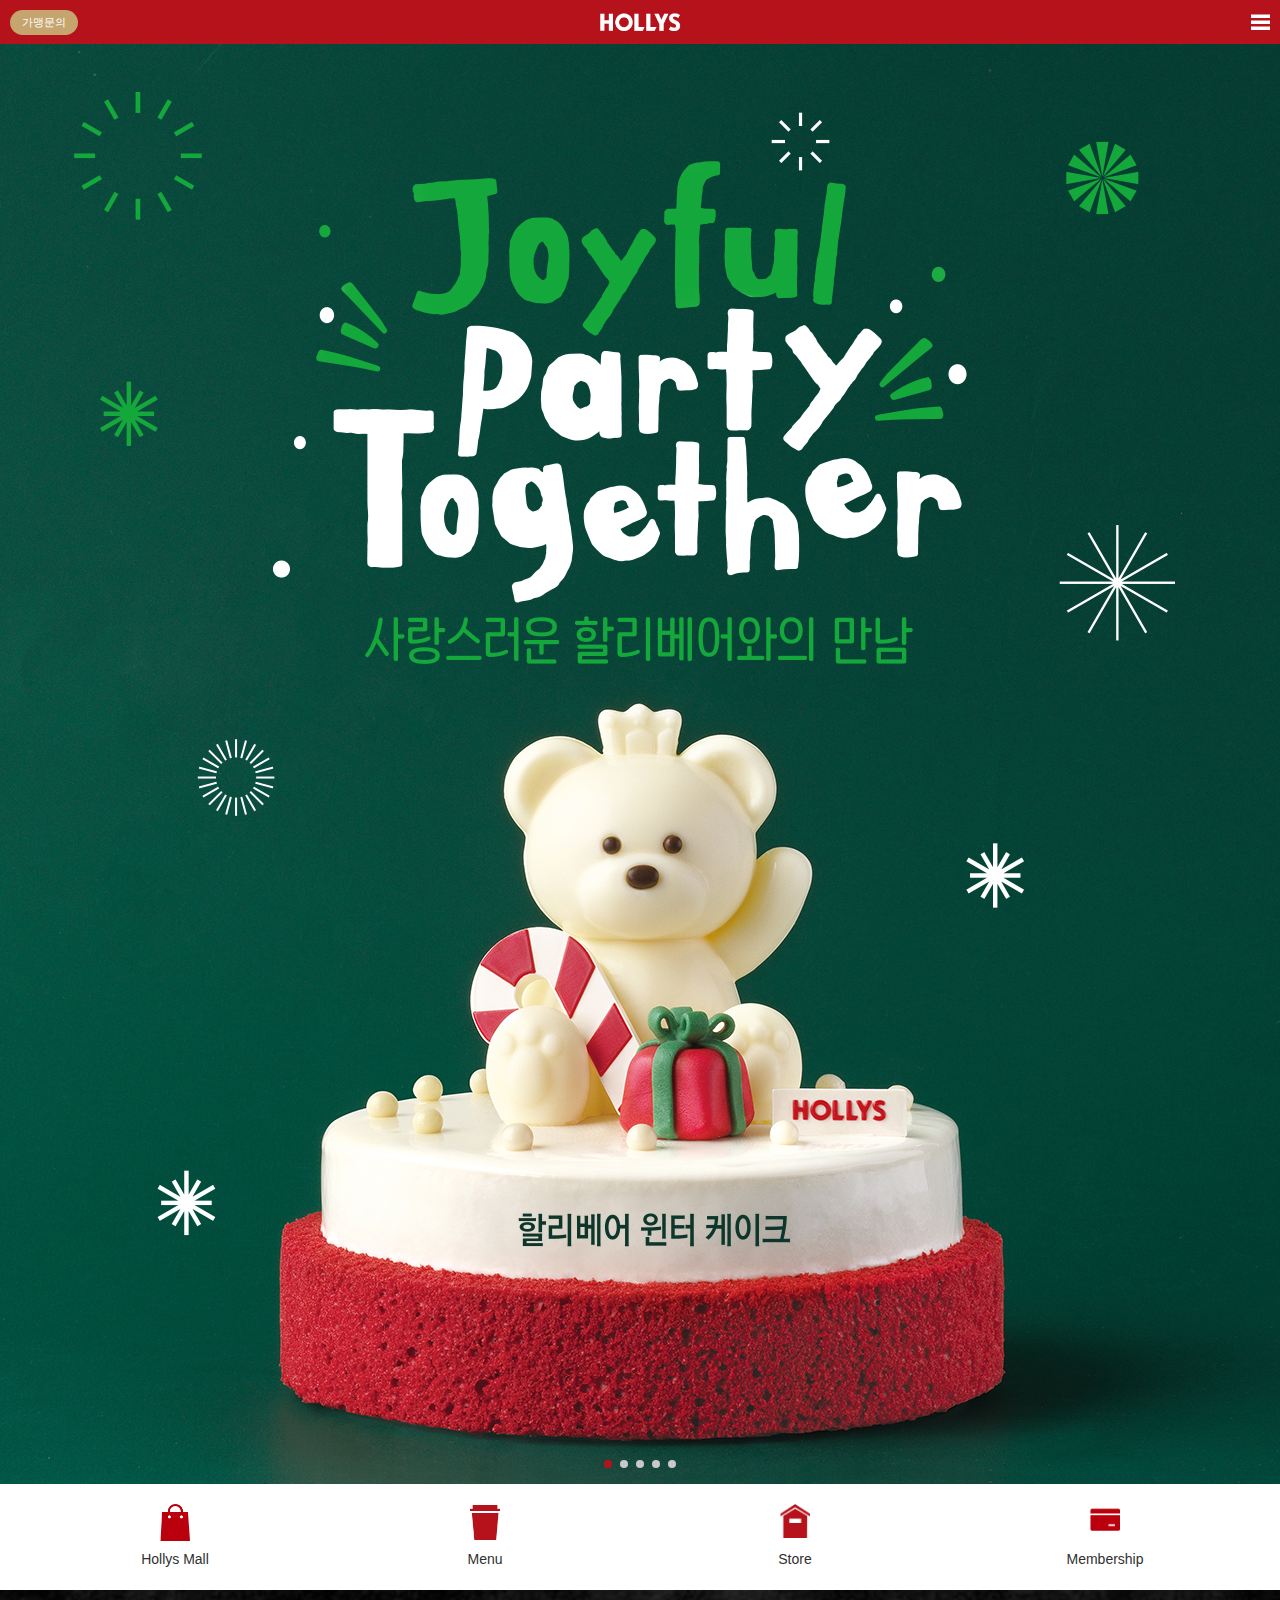
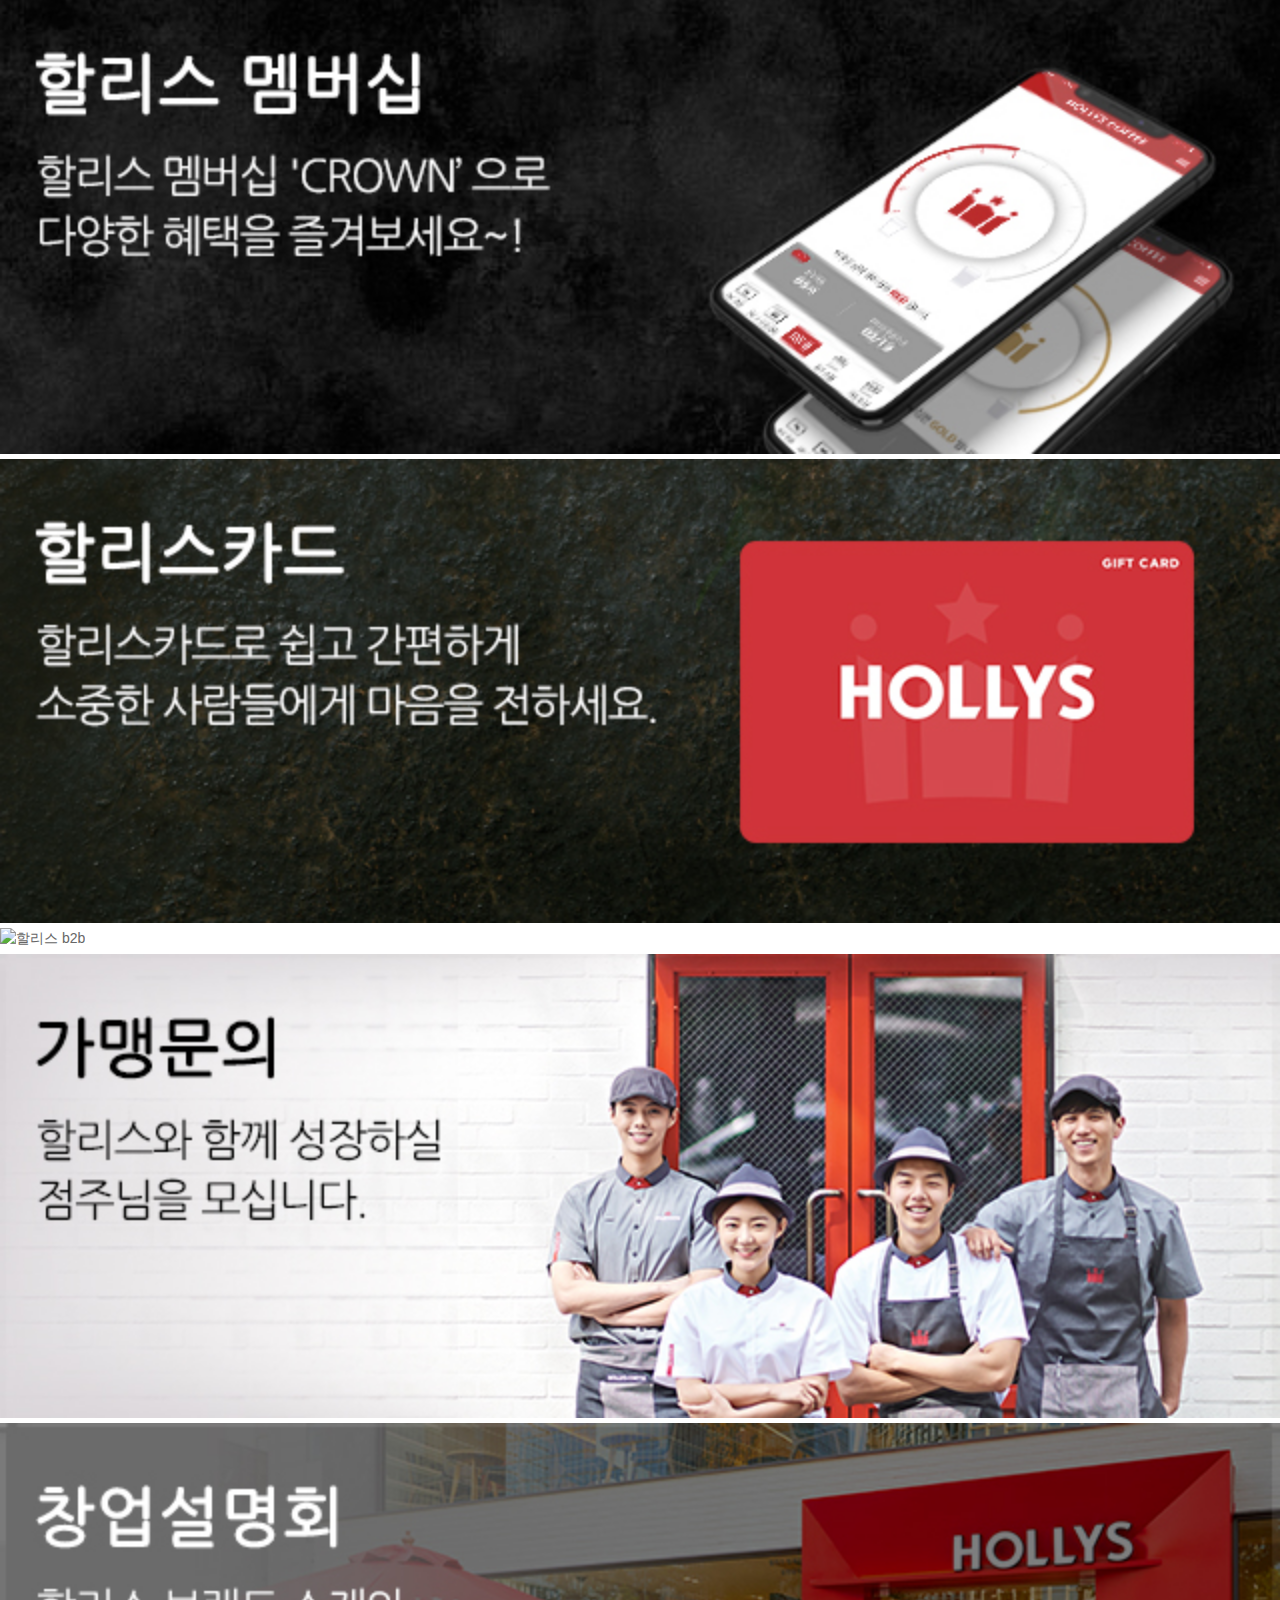
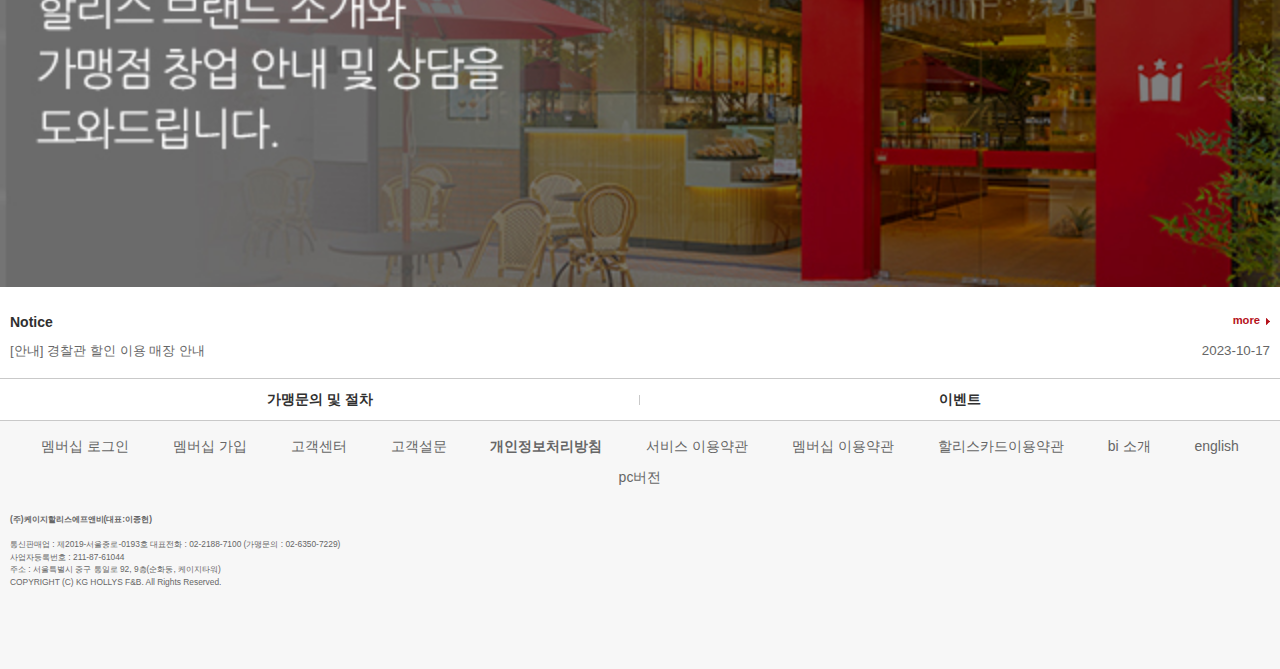
==== m.index.html @ 7e6531e3 "Add files via upload" ====
<!DOCTYPE html>
<html lang="ko">
<head>
  <meta charset="UTF-8">
  <meta name="viewport" content="width=device-width, initial-scale=1.0">
  <link rel="stylesheet" href="./css/reset.css">
  <!-- <link rel="stylesheet" href="https://cdn.jsdelivr.net/bxslider/4.2.12/jquery.bxslider.css"> -->
  <title>할리스</title>

  <style>
    :root{
      --main-color:#b5121b;
      --sub-color01:#c5a46e;
      --sub-color02:#303030;
      --sub-color03:#666666;
      --sub-color04:#808080;
      --sub-color05:#c9c9c9;
      --sub-color06:#f7f7f7;
      --sub-color07:#ffffff;
      font-family:'맑은 고딕','돋움 보통',sans-serif;
      font-weight:400;
      font-size:14px;
      color:var(--sub-color03);
      line-height:1.5;      
    }    
    #skip-menu a{
      position:fixed;
      left:0;
      top:0;
      z-index:10000;
      transform:translateY(-100%);
      padding:16px 20px;
      background:var(--sub-color02);
      font-weight:900;
      font-size:32px;
      color:var(--sub-color07);
      text-align:center;
    }
    #skip-menu a:focus{
      transform:translateY(0);
    }
    #wrap{
      overflow:hidden;
      position:relative;
    }
    .header{
      position:relative;
      z-index:10;
      height:44px;
      background:var(--main-color);
    }
    .header h1{
      position:absolute;
      left:50%;
      top:50%;
      transform:translate(-50%,-50%);
      width:88px;
      height:22.5px;
      background:url(./images/logo.png) no-repeat center;
      background-size:cover;
      text-indent:-999999px;
      cursor:pointer;
    }
    .header .btn-nav{
      float:right;
      width:39px;
      cursor:pointer;
    }
    #nav{
      display:none;
      position:absolute;
      left:0;
      right:0;
      top:100%;
      padding:10px;
      background:var(--sub-color03);
      color:var(--sub-color07);
      text-transform:uppercase;
    }
    #nav li{
      margin-bottom:1em;
      padding-left:12px;
      background:url(./images/ico-arrow01.png) no-repeat left center;
      background-size:4px;
    }
    #nav li:last-child{
      margin-bottom:0;
    }
    #nav .sub-nav{
      display:none;
      position:absolute;
      right:0;
      top:0;
      width:50%;
      padding:10px;
      background:var(--sub-color04);
      font-size:0.9em;
      color:var(--sub-color06);
    }
    #nav .sub-nav li:hover{
      color:var(--sub-color07);
    }
    .header .floating{
      position:fixed;
      left:10px;
      top:10px;
      padding:4px 12px;
      border-radius:14px;
      background:var(--sub-color01);
      font-size:0.8em;
      color:var(--sub-color07);
      text-align:center;
    }



    .popup{
      display:none;      
      position:fixed;
      left:50%;
      top:50%;
      transform:translate(-50%,-50%);
      width:360px;
      box-shadow:0 0 3px rgba(0,0,0,0.6);
    }
    .popup .container{
      position:relative;
    }
    .popup h2{
      display:none;
    }
    .popup .btn-container button{
      width:50%;
      border:none;
      padding:16px;
      background:transparent;
      text-align:center;
    }
    .popup .btn-container button:first-child{
      float:left;
      background:var(--sub-color07);
    }
    .popup .btn-container button:last-child{
      float:right;
      font-weight:700;
      background:var(--sub-color07);
    }
    .popup .container>button{
      position:absolute;
      right:20px;
      top:20px;
      width:16px;
      height:16px;
      border:none;
      background:transparent;
      font-size:0;
    }
    .popup .container>button::before,
    .popup .container>button::after{
      content:'';
      display:block;
      width:17px;
      height:1px;
      background:#000;
      position:absolute;
      left:50%;
      top:50%;      
      transform:translate(-50%,-50%) rotate(45deg);
    }
    .popup .container>button::after{
      transform:translate(-50%,-50%) rotate(-45deg);
    }
    .main-banner{
      position:relative;
      z-index:1;
    }
    .main-banner h2,.q-nav h2,.banner h2{
      display:none;
    }
   

    .q-nav{
      padding:20px 0;
    }
    .q-nav .container{
      padding:0 20px;
    }
    .q-nav ul li{
      float:left;
      display:flex;
      flex-flow:column nowrap;
      align-items:center;
      width:25%;
    }
    .q-nav h3{
      order:2;
      color:var(--sub-color02);
      text-transform:capitalize;
    }
    .q-nav .img-box{
      order:1;
      width:30px;
      height:45px;
    }

    .banner li{
      margin-bottom:5px;
    }
    .banner h3,.banner h3+p{
      display:none;
    }

    .notice{
      padding:20px 0;
    }
    .notice .container{
      padding:0 10px;
    }
    .notice .row{
      margin-bottom:10px;
    }
    .notice h2,.notice input:first-child{
      float:left;
    }
    .notice .btn-more,.notice input:last-child{
      float:right;
    }
    .notice h2{
      font-weight:700;
      color:var(--sub-color02);
      text-transform:capitalize;
    }
    .notice .btn-more{
      padding-right:10px;
      font-weight:700;
      font-size:0.8em;
      color:var(--main-color);
      background:url(./images/ico-arrow02.gif) no-repeat right 6px;
      background-size:4px;
    }
    .notice input{
      border:none;
      background:transparent;
      color:var(--sub-color03);
      white-space:nowrap;
      overflow:hidden;
      text-overflow:ellipsis;
    }
    .notice input:first-child{
      width:60%;
    }
    .notice input:last-child{
      width:20%;
      text-align:right;
    }
    .footer .row:nth-child(1){
      border:1px solid var(--sub-color05);
      border-left:none;
      border-right:none;
      padding:10px 0;
    }
    .footer .row:nth-child(1) div{
      width:50%;
      font-weight:700;
      color:var(--sub-color02);
      text-align:center;
    }
    .footer .row:nth-child(1) div:first-child{
      float:left;
      position:relative;
    }
    .footer .row:nth-child(1) div:first-child::after{
      content:'';
      display:block;
      width:1px;
      height:10px;
      background:var(--sub-color05);
      position:absolute;
      right:0;
      top:50%;
      transform: translateY(-50%);
    }
    .footer .row:nth-child(1) div:last-child{
      float:right;
    }

    .footer .row:nth-child(2){
      padding:10px;
      background:var(--sub-color06);
      text-align:center;
    }
    .footer .row:nth-child(2) li{
      display:inline-block;
      padding:5px 20px;
    }
    .footer .row:nth-child(3){
      padding:10px 10px 80px 10px;
      background:var(--sub-color06);
      font-size:0.6em;
    }
  </style>
  <style>
    .slider{
      position:relative;
      left:0;
      top:0;
      transform:translateX(0%);
      transition:0.3s;
    }
    .slider .img-box{
      float:left;
    }
    .slider-wrap{
      position:relative;
    }
    .pagenation{
      position:absolute;
      left:0;
      right:0;
      bottom:16px;
      display:flex;
      justify-content:center;
    }
    .pagenation span{
      width:8px;
      height:8px;
      margin:0 4px;
      border-radius:4px;
      background:var(--sub-color05);
      text-indent:-99999px;
    }
    .pagenation span.active,
    .pagenation span:hover{
      background:var(--main-color);
    }
  </style>
</head>
<body>
  <div id="skip-menu">
    <a href="#nav">메뉴리스트 바로가기</a>
    <a href="#main-banner">이벤트 바로가기</a>
    <a href="#notice">게시판 바로가기</a>    
  </div>

  <section id="wrap">
    <header class="header">
      <div class="container clearfix">
        <h1><a href="./m.index.html">HOLLYS</a></h1>
        <div class="btn-nav"><img src="./images/btn-menu.gif" alt="네비버튼"></div>
        <nav id="nav">
          <ul class="main-nav">
            <li>
              <a href="#">my hollys</a>
              <ul class="sub-nav">
                <li><a href="#">my 멤버십</a></li>
                <li><a href="#">my 쿠폰</a></li>
                <li><a href="#">my 할리스카드</a></li>
                <li><a href="#">회원정보 관리 및 탈퇴</a></li>
              </ul>
            </li>
            <li>
              <a href="#">menu</a>
              <ul class="sub-nav">
                <li><a href="#">coffee</a></li>
                <li><a href="#">라떼 · 초콜릿 · 티</a></li>
                <li><a href="#">할리치노 · 빙수</a></li>
                <li><a href="#">스무디 · 주스</a></li>
                <li><a href="#">스파클링</a></li>
                <li><a href="#">푸드</a></li>
                <li><a href="#">md상품</a></li>
                <li><a href="#">md상품</a></li>
              </ul>
            </li>
            <li>
              <a href="#">hollys mall</a>
              <ul class="sub-nav">
                <li><a href="#">할리스콘</a></li>
                <li><a href="#">할리스카드</a></li>
                <li><a href="#">구매내역</a></li>
              </ul>
            </li>
            <li>
              <a href="#">membership</a>
              <ul class="sub-nav">
                <li><a href="#">스마트오더</a></li>
                <li><a href="#">멤버십 혜택</a></li>
              </ul>
            </li>
            <li>
              <a href="#">hollys news</a>
              <ul class="sub-nav">
                <li><a href="#">notice</a></li>
                <li><a href="#">event</a></li>
              </ul>
            </li>
            <li>
              <a href="#">store</a>
              <ul class="sub-nav">
                <li><a href="#">매장검색</a></li>
              </ul>
            </li>
            <li>
              <a href="#">hollys is</a>
              <ul class="sub-nav">
                <li><a href="#">hollys</a></li>
                <li><a href="#">할리스 위치 및 연락처</a></li>
                <li><a href="#">가맹문의 및 절차</a></li>
                <li><a href="#">b2b 사업소개</a></li>
              </ul>
            </li>
          </ul>
        </nav>
        <div class="floating"><a href="#">가맹문의</a></div>
      </div>
    </header>    
    <section class="sec popup" id="popup">
      <div class="container">
        <h2>11월의 특별한 선물</h2>
        <div class="img-box"><a href="#"><img src="./images/img-popup01.jpg" alt="11월 이벤트 쿠폰"></a></div>
        <div class="clearfix btn-container">
          <button id="btn-chk01">하루동안 열지 않기</button>
          <button id="btn-chk02">확인</button>
        </div>
        <button id="btn-close">닫기</button>
      </div>
    </section>
    <section class="sec main-banner" id="main-banner">
      <div class="container">
        <h2>이벤트 바로가기</h2>
        <div class="slider">
          <div class="img-box"><a href="#"><img src="./images/img-main-banner01.jpg" alt="Joyful Party Together! 할리베어 윈터 케이크 출시!"></a></div>
          <div class="img-box"><a href="#"><img src="./images/img-main-banner02.jpg" alt="Magical Winter Melody, 마법같은 홀리데이 음료 윈터 제주 레몬 애플티 출시!"></a></div>
          <div class="img-box"><a href="#"><img src="./images/img-main-banner03.jpg" alt="Magical Winter Melody, 마법같은 홀리데이 음료 홀리데이 돌체 라떼 출시!"></a></div>
          <div class="img-box"><a href="#"><img src="./images/img-main-banner04.jpg" alt="Have a Bread Day, 풍미 가득 베이커리 3종 출시!"></a></div>
          <div class="img-box"><a href="#"><img src="./images/img-main-banner05.jpg" alt="Time for Bubble Tea, 말랑 쫀득 펄 가득 버블티 출시!"></a></div>
        </div>
      </div>
    </section>
    <section class="sec q-nav">
      <div class="container">
        <h2>주요 내용 바로가기</h2>
        <ul class="clearfix">
          <li>
            <h3><a href="#">hollys mall</a></h3>
            <div class="img-box"><a href="#"><img src="./images/ico-main-menu01.gif" alt="할리스몰 바로가기"></a></div>
          </li>
          <li>
            <h3><a href="#">menu</a></h3>
            <div class="img-box"><a href="#"><img src="./images/ico-main-menu02.gif" alt="메뉴 바로가기"></a></div>
          </li>
          <li>
            <h3><a href="#">store</a></h3>
            <div class="img-box"><a href="#"><img src="./images/ico-main-menu03.gif" alt="스토어 바로가기"></a></div>
          </li>
          <li>
            <h3><a href="#">membership</a></h3>
            <div class="img-box"><a href="#"><img src="./images/ico-main-menu04.gif" alt="멤버십 바로가기"></a></div>
          </li>
        </ul>
      </div>
    </section>
    <section class="sec banner">
      <div class="container">
        <h2>서비스 안내</h2>
        <ul>
          <li>
            <h3><a href="#">할리스 멤버십</a></h3>
            <p>할리스 멤버십 'crown'으로 다양한 혜택을 즐겨보세요~!</p>
            <div class="img-box"><a href="#"><img src="./images/img-banner01.jpg" alt="할리스 멤버십"></a></div>
          </li>
          <li>
            <h3><a href="#">할리스카드</a></h3>
            <p>할리스카드로 쉽고 간편하게 소중한 사람들에게 마음을 전하세요.</p>
            <div class="img-box"><a href="#"><img src="./images/img-banner02.jpg" alt="할리스카드"></a></div>
          </li>
          <li>
            <h3><a href="#">hollys b2b</a></h3>
            <p>할리스 f&b의 20년의 커피 노하우를 기반으로 한 할리스 b2b 사업을 소개합니다.</p>
            <div class="img-box"><a href="#"><img src="./images/img-banner03.png" alt="할리스 b2b"></a></div>
          </li>
          <li>
            <h3><a href="#">가맹문의</a></h3>
            <p>할리스와 함께 성장하실 점주님을 모십니다.</p>
            <div class="img-box"><a href="#"><img src="./images/img-banner04.jpg" alt="가맹문의"></a></div>
          </li>
          <li>
            <h3><a href="#">창업설명회</a></h3>
            <p>할리스 브랜드 소개와 가맹점 창업 안내 및 상담을 도와드립니다.</p>
            <div class="img-box"><a href="#"><img src="./images/img-banner05.jpg" alt="창업설명회"></a></div>
          </li>
        </ul>
      </div>
    </section>
    <section class="sec notice" id="notice">
      <div class="container">
        <div class="row clearfix">
          <h2>notice</h2>
          <div class="btn-more"><a href="#">more</a></div>
        </div>
        <form action="#" class="clearfix">
          <input type="text" value="[안내] 경찰관 할인 이용 매장 안내" readonly disabled>
          <input type="text" value="2023-10-17" readonly  disabled>
        </form>
      </div>
    </section>
    <footer class="footer">
      <div class="container">
        <div class="row clearfix">
          <div><a href="#">가맹문의 및 절차</a></div>
          <div><a href="#">이벤트</a></div>
        </div>
        <div class="row">
          <ul class="clearfix">
            <li><a href="#">멤버십 로그인</a></li>
            <li><a href="#">멤버십 가입</a></li>
            <li><a href="#">고객센터</a></li>
            <li><a href="#">고객설문</a></li>
            <li><a href="#"><strong>개인정보처리방침</strong></a></li>
            <li><a href="#">서비스 이용약관</a></li>
            <li><a href="#">멤버십 이용약관</a></li>
            <li><a href="#">할리스카드이용약관</a></li>
            <li><a href="#">bi 소개</a></li>
            <li><a href="#">english</a></li>
            <li><a href="#">pc버전</a></li>
          </ul>
        </div>
        <div class="row">
          <address>
            <strong>(주)케이지할리스에프앤비(대표:이종헌)</strong>
            <br><br>
            통신판매업 : 제2019-서울종로-0193호 대표전화 : 02-2188-7100 (가맹문의 : 02-6350-7229)
            <br>
            사업자등록번호 : 211-87-61044
            <br>
            주소 : 서울특별시 중구 통일로 92, 9층(순화동, 케이지타워)
            <br>
            COPYRIGHT (C) KG HOLLYS F&B. All Rights Reserved.
          </address>
        </div>
      </div>
    </footer>
  </section>

  <script src="./js/jquery.min.js"></script>
  <script src="./js/jquery.cookie.min.js"></script>
  <script src="./js/myFunction.js"></script>
  <script>  
    
    $('h1').click(function(){
      let hrefVal = $(this).children('a').attr('href');      
      fnLink(hrefVal);
      // location.href='./m.index.html';
    })
    $('#btn-chk02,#btn-close').click(function(){
      fnClose($('#popup'));
    });
    $('#btn-chk01').click(function(){
      $.cookie('popup','no',{path:'/',expires:1});
      fnClose($('#popup'));
    });
    $('.btn-nav').click(function(){
      $('#nav').stop().slideToggle(300,callBack01);      
    })
    $('.main-nav').children('li').click(function(event){
      event.preventDefault();
      fnClose($('.sub-nav'));                 
      $(this).children('.sub-nav').stop().slideDown();
      $(this).children('a').css({
        fontWeight:'700',
      })
    })
    $(window).resize(function(){
      fnSlider();
    })
    $('.pagenation span').click(function(){
      resetActive($('.pagenation span'));
      setActive($(this));
      tlVal = $(this).text() * (-25);
      $('.slider').css({
        transform:`translateX(${tlVal}%)`,
      });
    })
    fnWrap();
    fnSlider();
    fnCookie();
    sliderAuto();
    
  </script>
</body>
</html>
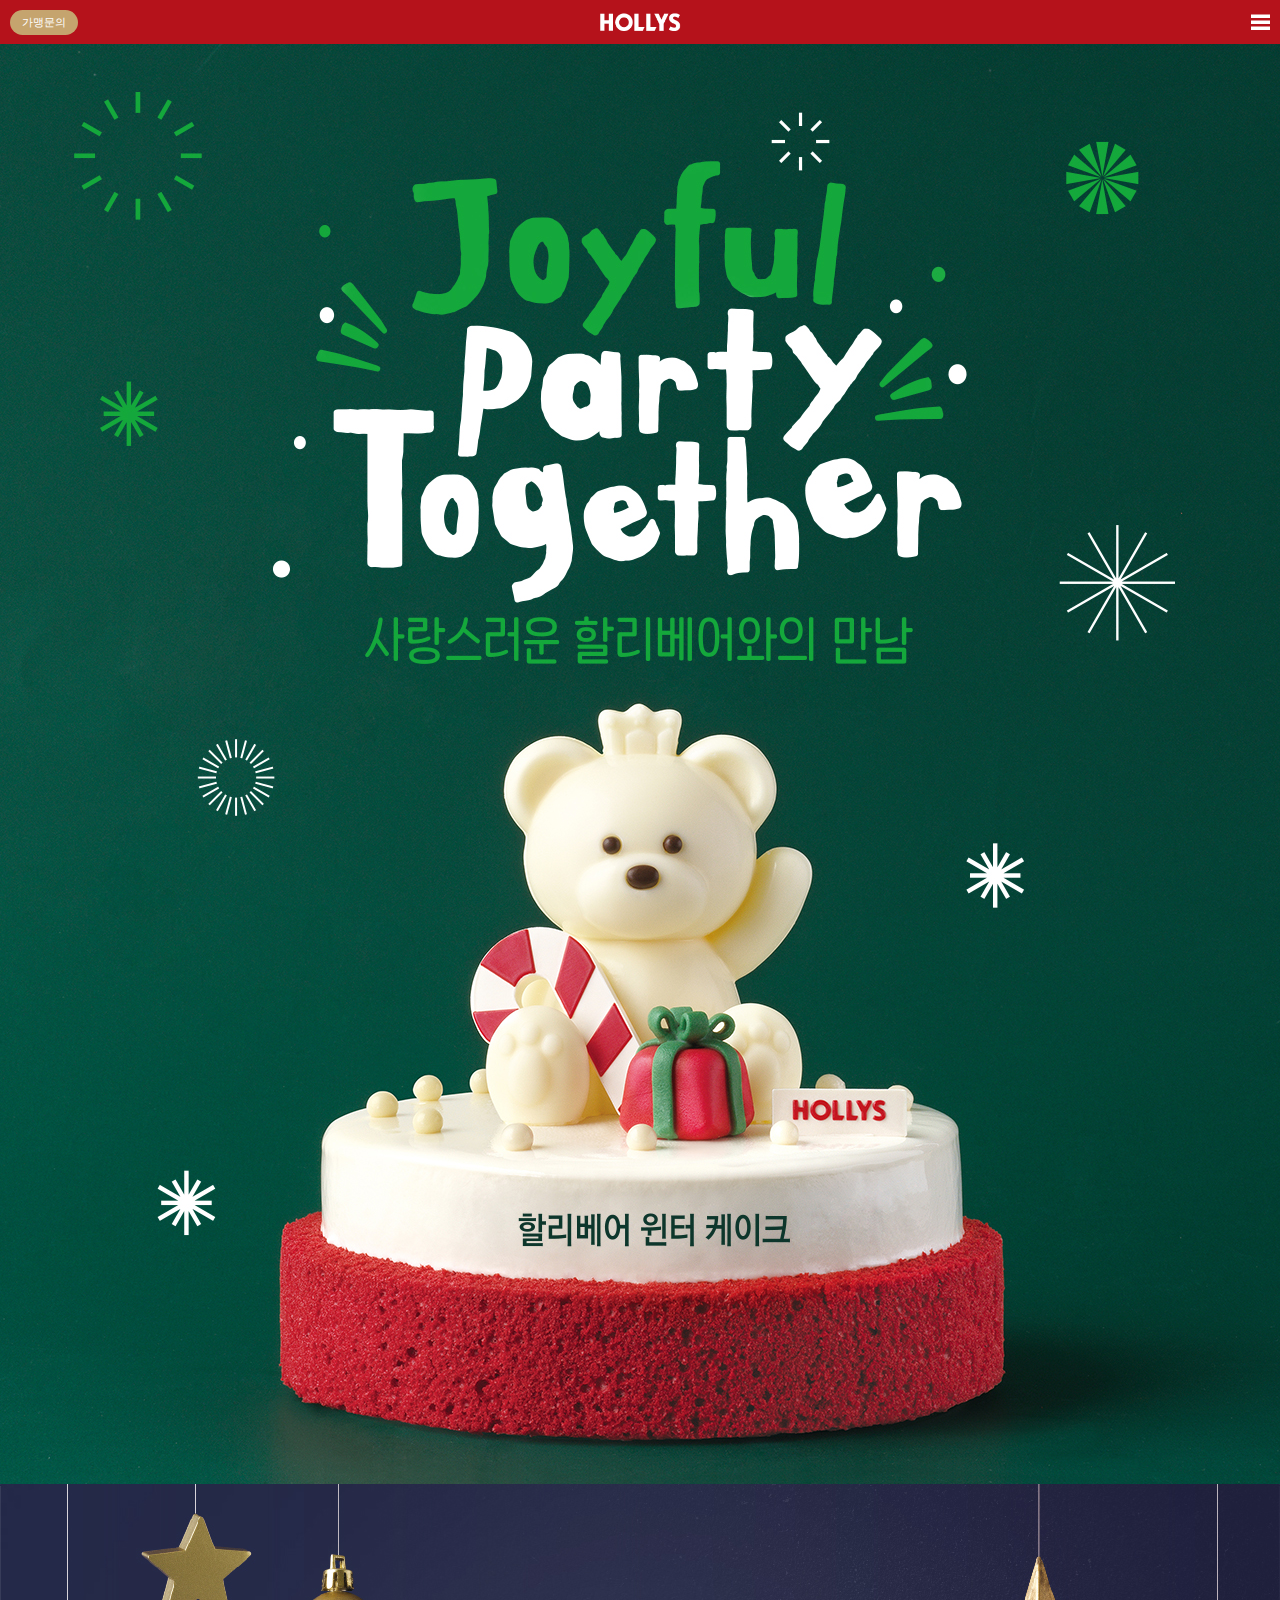
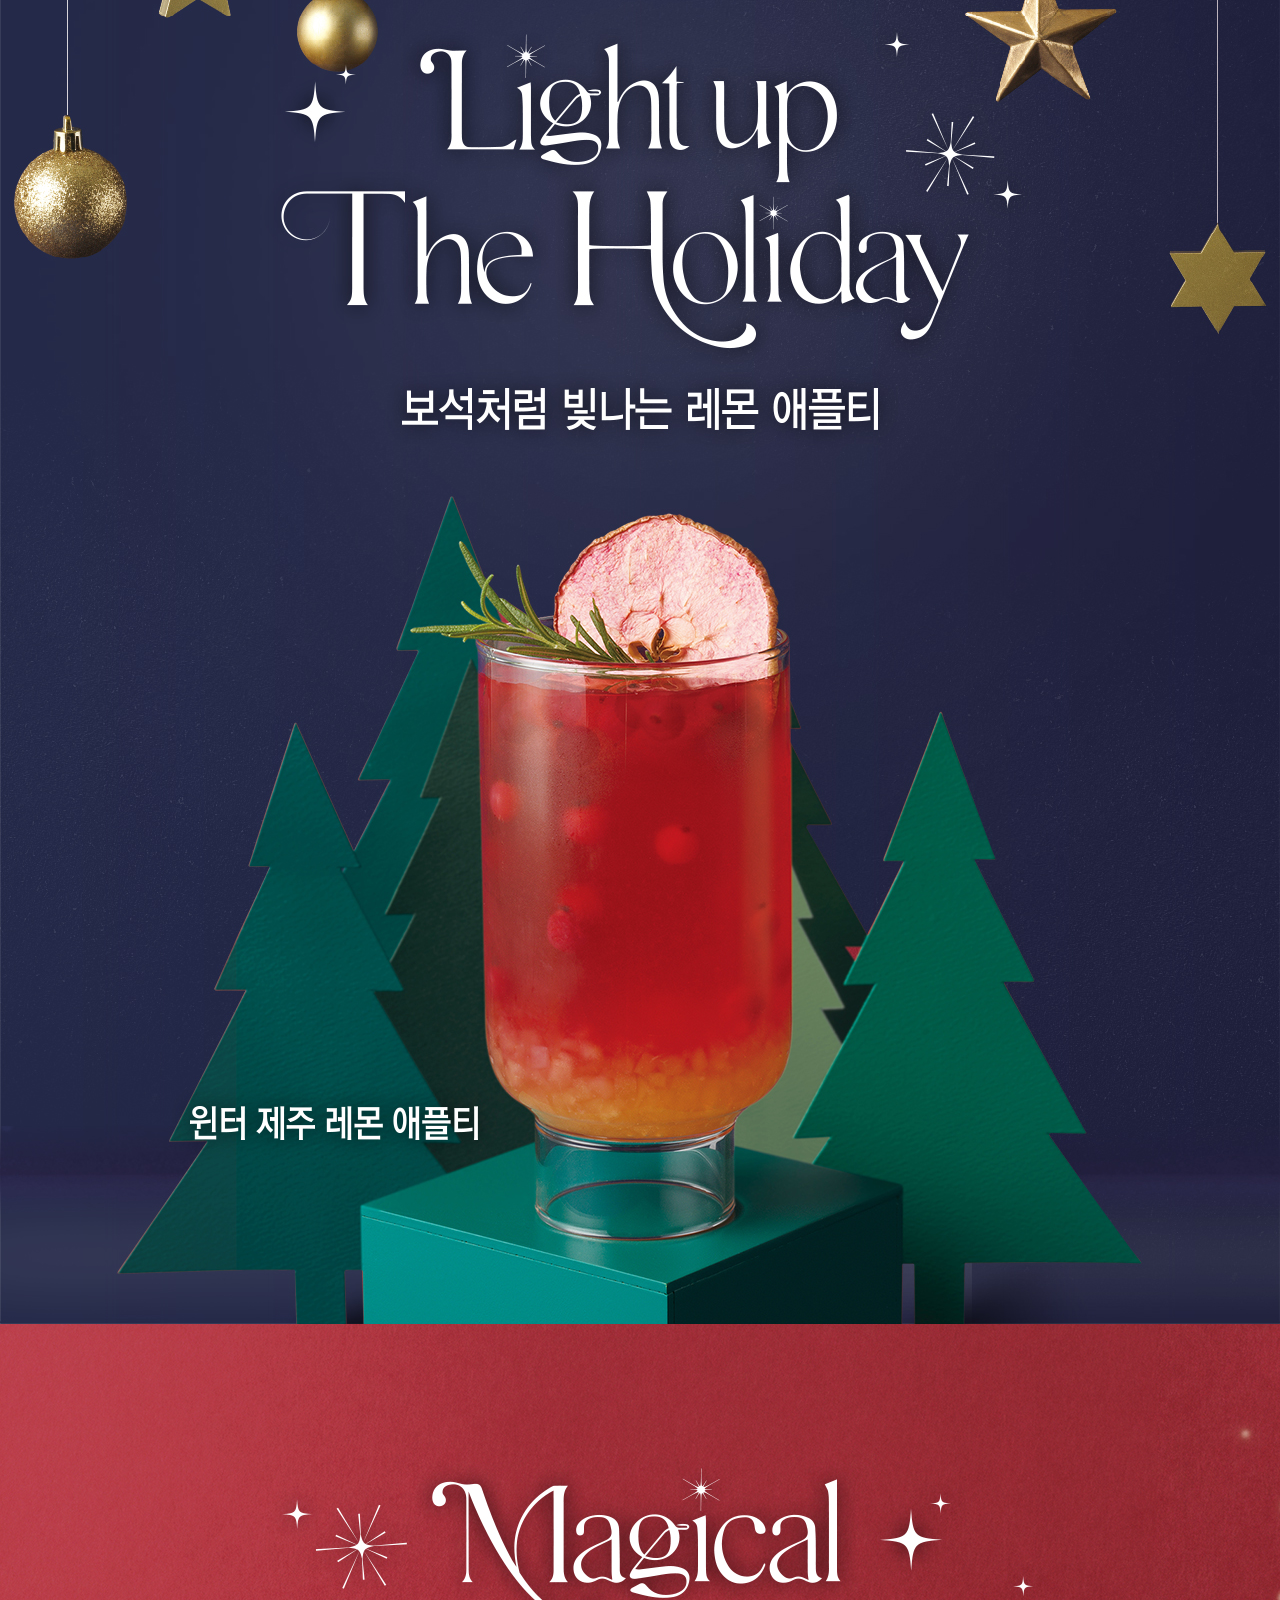
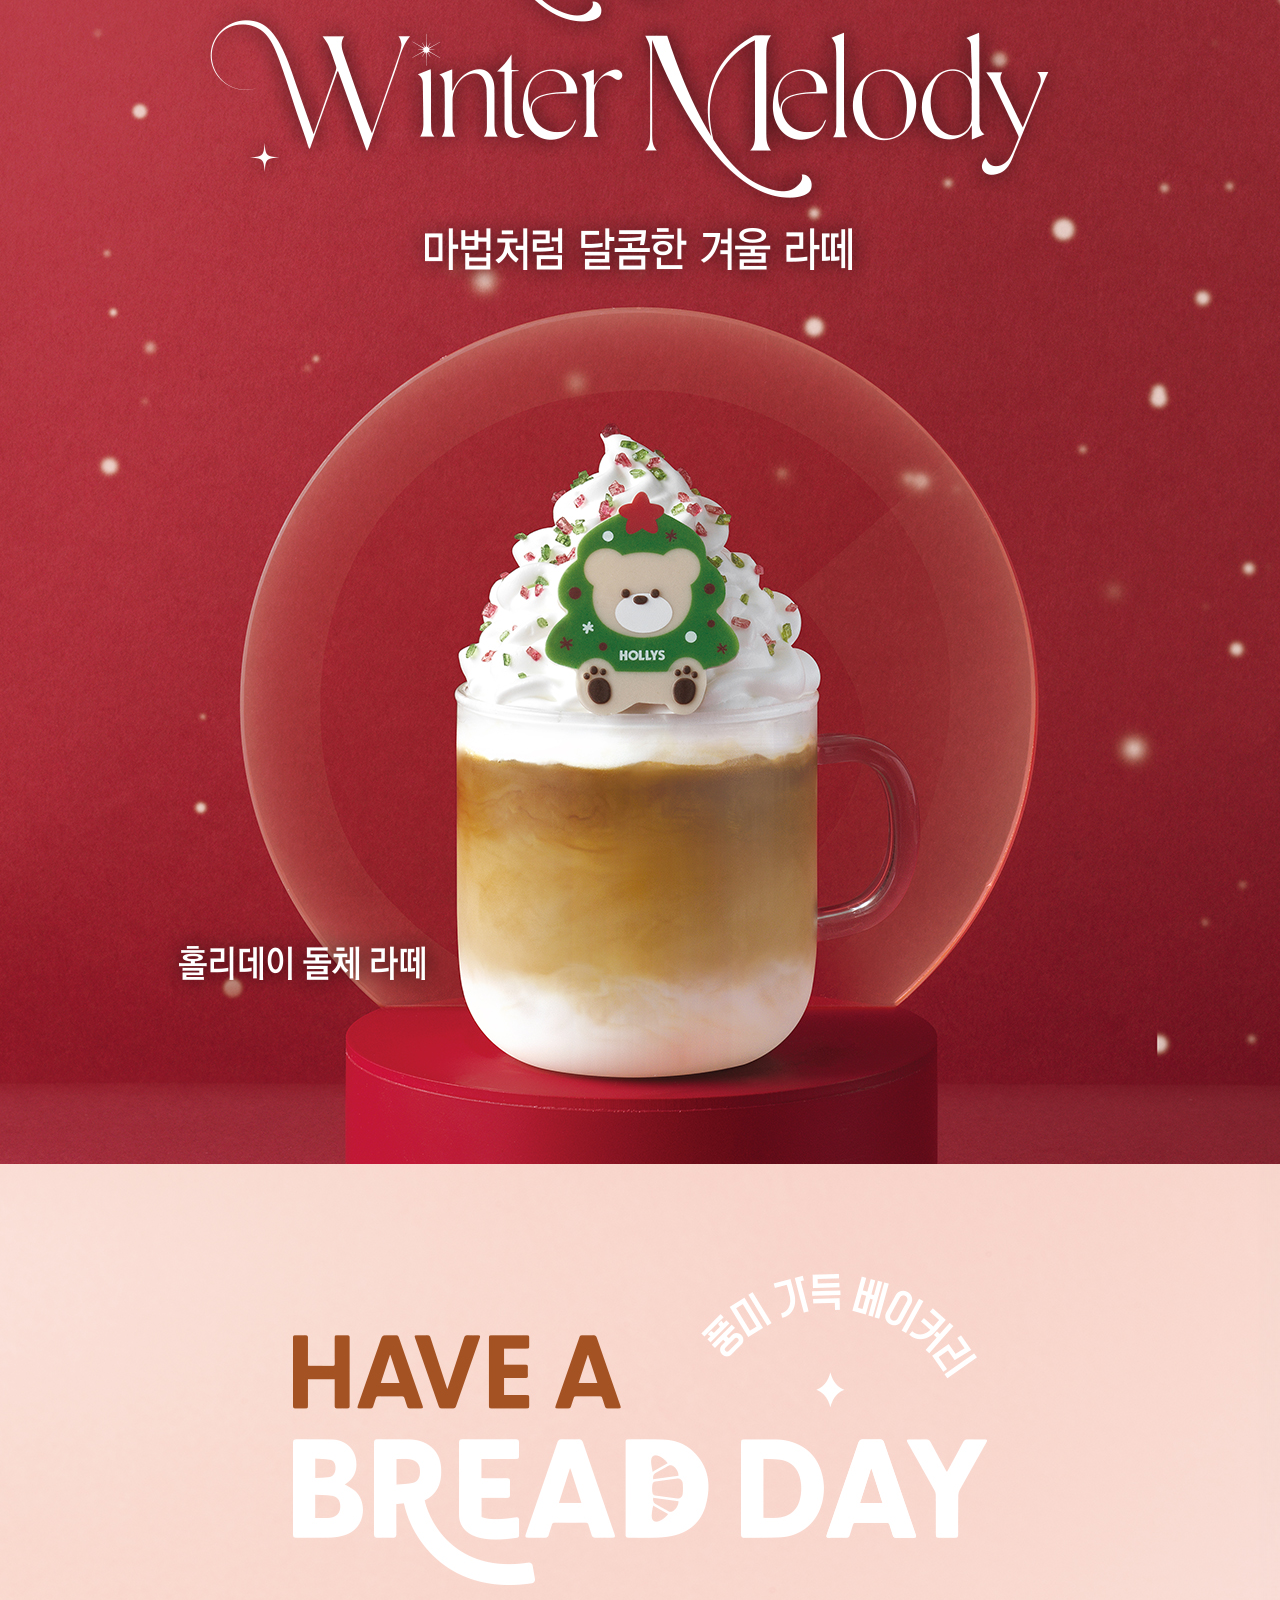
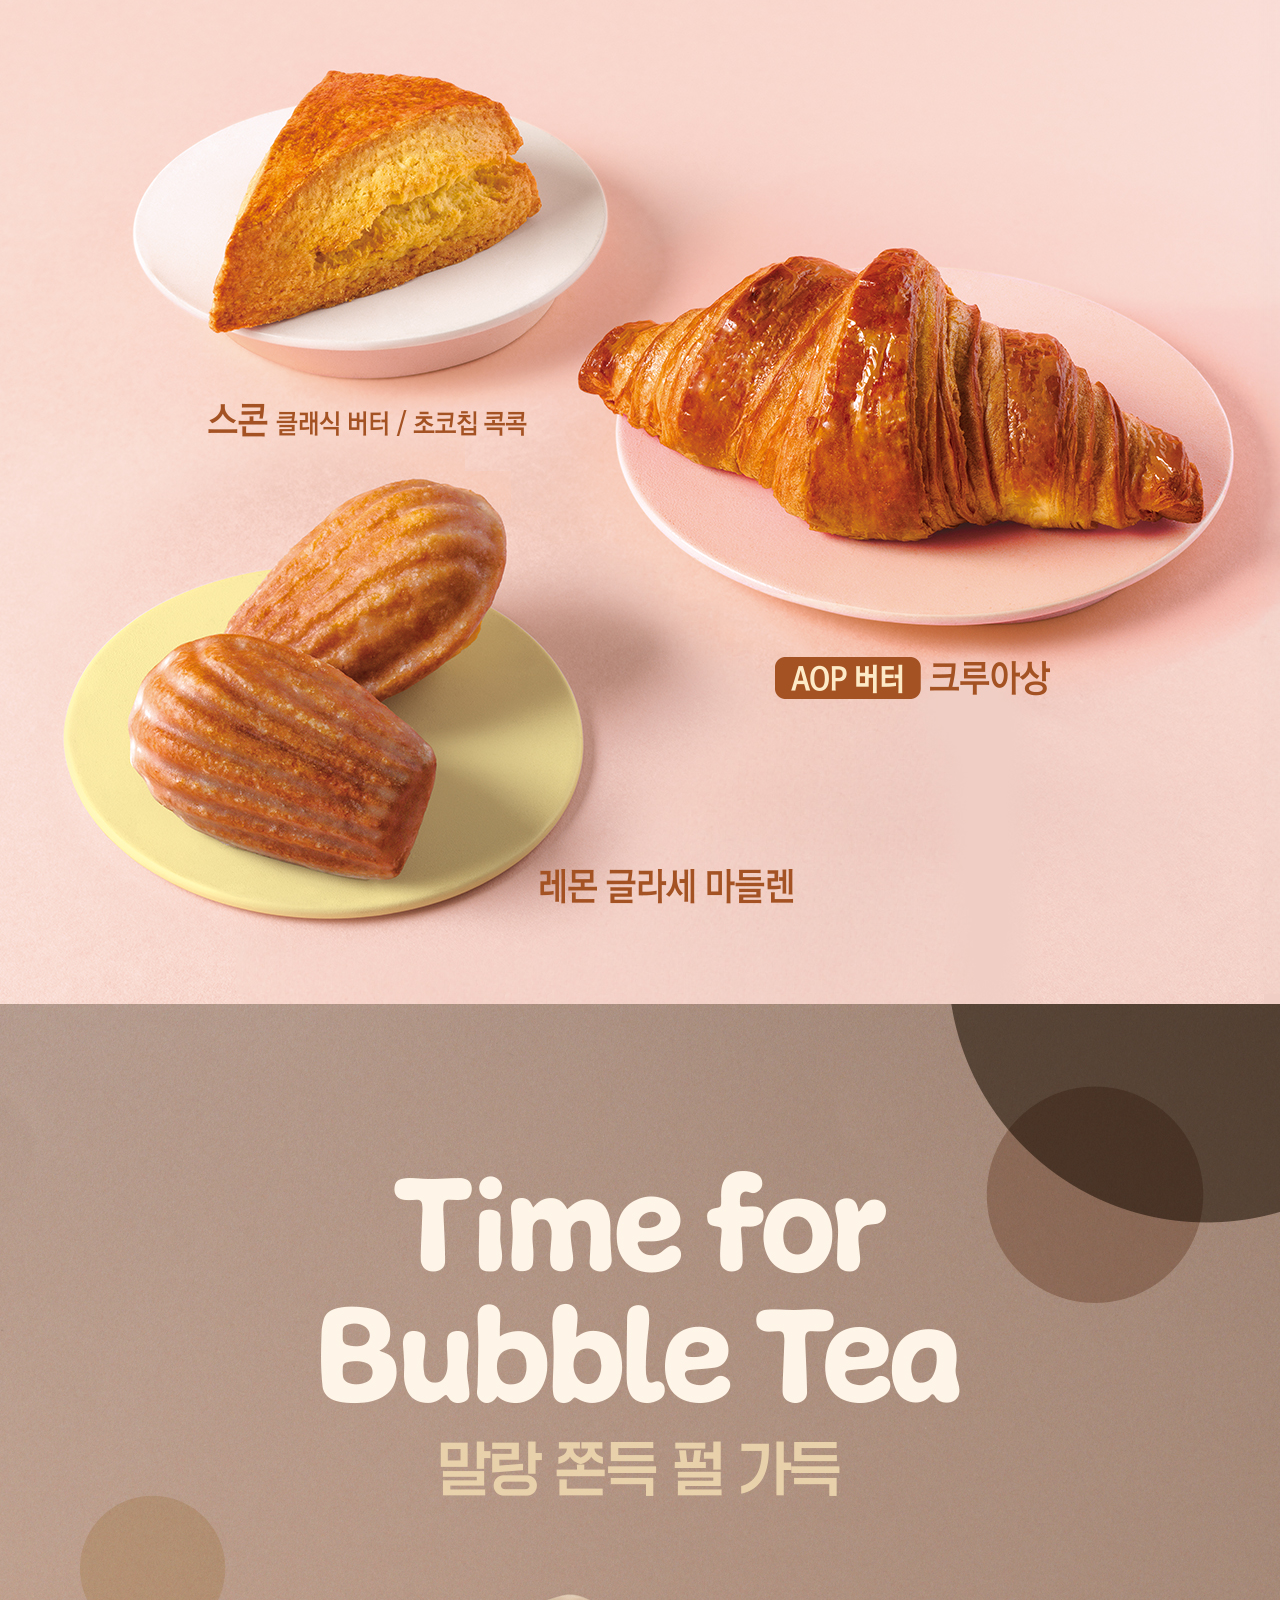
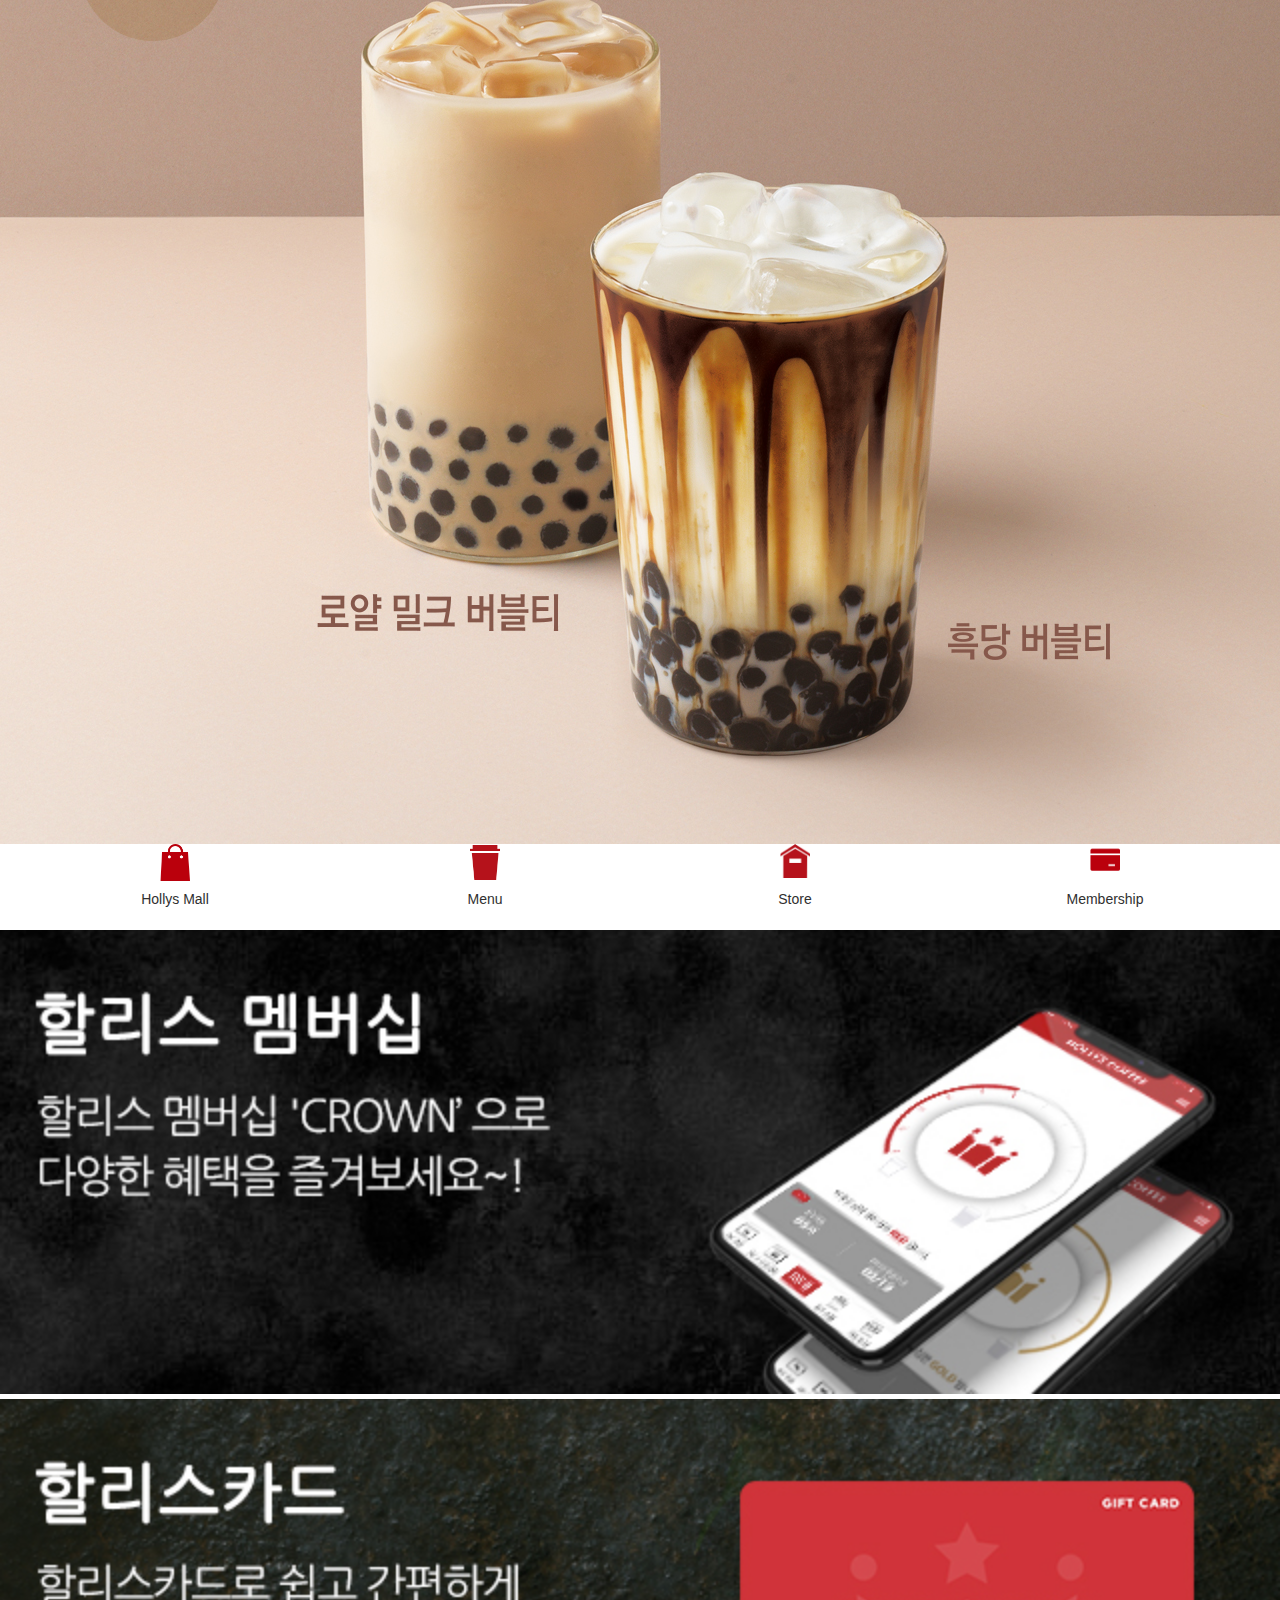
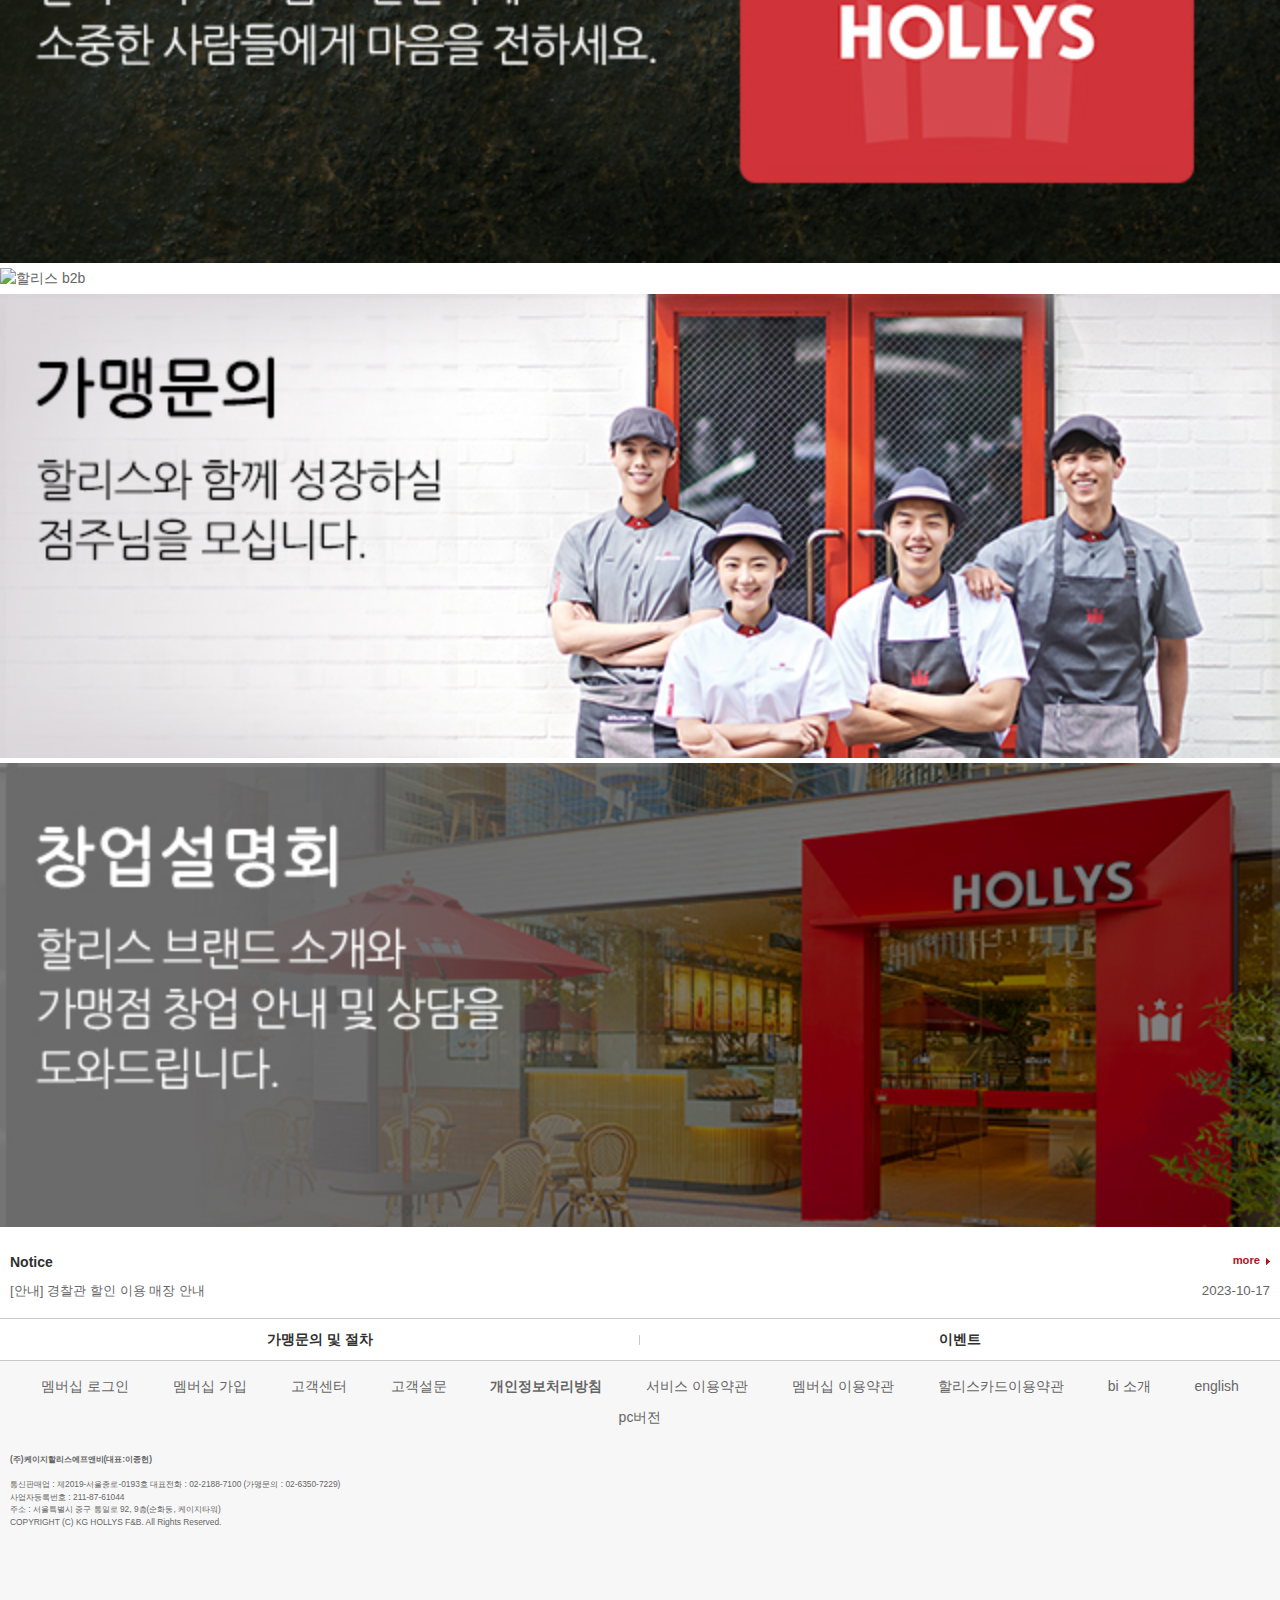
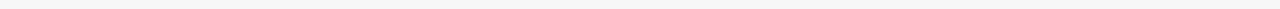
==== commit 84539f38: "Add files via upload" ====
--- a/m.index.html
+++ b/m.index.html
@@ -3,10 +3,12 @@
 <head>
   <meta charset="UTF-8">
   <meta name="viewport" content="width=device-width, initial-scale=1.0">
+  <!-- 설명 / 제작자 / 날짜 / 키워드 -->
+  <!-- og -->
+  <!-- teitter card -->
+  <!-- favicon -->
   <link rel="stylesheet" href="./css/reset.css">
-  <!-- <link rel="stylesheet" href="https://cdn.jsdelivr.net/bxslider/4.2.12/jquery.bxslider.css"> -->
   <title>할리스</title>
-
   <style>
     :root{
       --main-color:#b5121b;
@@ -39,10 +41,12 @@
     #skip-menu a:focus{
       transform:translateY(0);
     }
+    /* WRAP */
     #wrap{
       overflow:hidden;
       position:relative;
     }
+    /* HEADER */
     .header{
       position:relative;
       z-index:10;
@@ -111,9 +115,7 @@
       color:var(--sub-color07);
       text-align:center;
     }
-
-
-
+    /* POPUP */
     .popup{
       display:none;      
       position:fixed;
@@ -170,6 +172,7 @@
     .popup .container>button::after{
       transform:translate(-50%,-50%) rotate(-45deg);
     }
+    /* MAIN BANNER */
     .main-banner{
       position:relative;
       z-index:1;
@@ -177,8 +180,7 @@
     .main-banner h2,.q-nav h2,.banner h2{
       display:none;
     }
-   
-
+    /* QUICK NAV */
     .q-nav{
       padding:20px 0;
     }
@@ -202,14 +204,14 @@
       width:30px;
       height:45px;
     }
-
+    /* BANNER */
     .banner li{
       margin-bottom:5px;
     }
     .banner h3,.banner h3+p{
       display:none;
     }
-
+    /* NOTICE */
     .notice{
       padding:20px 0;
     }
@@ -253,6 +255,7 @@
       width:20%;
       text-align:right;
     }
+    /* FOOTER */
     .footer .row:nth-child(1){
       border:1px solid var(--sub-color05);
       border-left:none;
@@ -283,7 +286,6 @@
     .footer .row:nth-child(1) div:last-child{
       float:right;
     }
-
     .footer .row:nth-child(2){
       padding:10px;
       background:var(--sub-color06);
@@ -299,6 +301,7 @@
       font-size:0.6em;
     }
   </style>
+  <!-- 추가 스타일 -->
   <style>
     .slider{
       position:relative;
@@ -341,7 +344,6 @@
     <a href="#main-banner">이벤트 바로가기</a>
     <a href="#notice">게시판 바로가기</a>    
   </div>
-
   <section id="wrap">
     <header class="header">
       <div class="container clearfix">
@@ -544,47 +546,47 @@
   <script src="./js/jquery.min.js"></script>
   <script src="./js/jquery.cookie.min.js"></script>
   <script src="./js/myFunction.js"></script>
-  <script>  
-    
-    $('h1').click(function(){
-      let hrefVal = $(this).children('a').attr('href');      
-      fnLink(hrefVal);
-      // location.href='./m.index.html';
+  <script>
+    $(document).ready(function(){
+      myObj.key01();
+      myObj.key02();
+      myObj.key03();
+      $('h1').click(function(){
+        let hrefVal = $(this).children('a').attr('href');      
+        fnLink(hrefVal);
+        // location.href='./m.index.html';
+      })
+      $('#btn-chk02,#btn-close').click(function(){
+        fnClose($('#popup'));
+      });
+      $('#btn-chk01').click(function(){
+        $.cookie('popup','no',{path:'/',expires:1});
+        fnClose($('#popup'));
+      });
+      $('.btn-nav').click(function(){
+        $('#nav').stop().slideToggle(300,callBack01);      
+      })
+      $('.main-nav').children('li').click(function(event){
+        event.preventDefault();
+        fnClose($('.sub-nav'));                 
+        $(this).children('.sub-nav').stop().slideDown();
+        $(this).children('a').css({
+          fontWeight:'700',
+        })
+      })
+      $(window).resize(function(){
+        fnSlider();
+      })
+      $('.pagenation span').click(function(){
+        resetActive($('.pagenation span'));
+        setActive($(this));
+        tlVal = $(this).text() * (-25);
+        $('.slider').css({
+          transform:`translateX(${tlVal}%)`,
+        });
+      })
+      myObj.key04();
     })
-    $('#btn-chk02,#btn-close').click(function(){
-      fnClose($('#popup'));
-    });
-    $('#btn-chk01').click(function(){
-      $.cookie('popup','no',{path:'/',expires:1});
-      fnClose($('#popup'));
-    });
-    $('.btn-nav').click(function(){
-      $('#nav').stop().slideToggle(300,callBack01);      
-    })
-    $('.main-nav').children('li').click(function(event){
-      event.preventDefault();
-      fnClose($('.sub-nav'));                 
-      $(this).children('.sub-nav').stop().slideDown();
-      $(this).children('a').css({
-        fontWeight:'700',
-      })
-    })
-    $(window).resize(function(){
-      fnSlider();
-    })
-    $('.pagenation span').click(function(){
-      resetActive($('.pagenation span'));
-      setActive($(this));
-      tlVal = $(this).text() * (-25);
-      $('.slider').css({
-        transform:`translateX(${tlVal}%)`,
-      });
-    })
-    fnWrap();
-    fnSlider();
-    fnCookie();
-    sliderAuto();
-    
   </script>
 </body>
 </html>
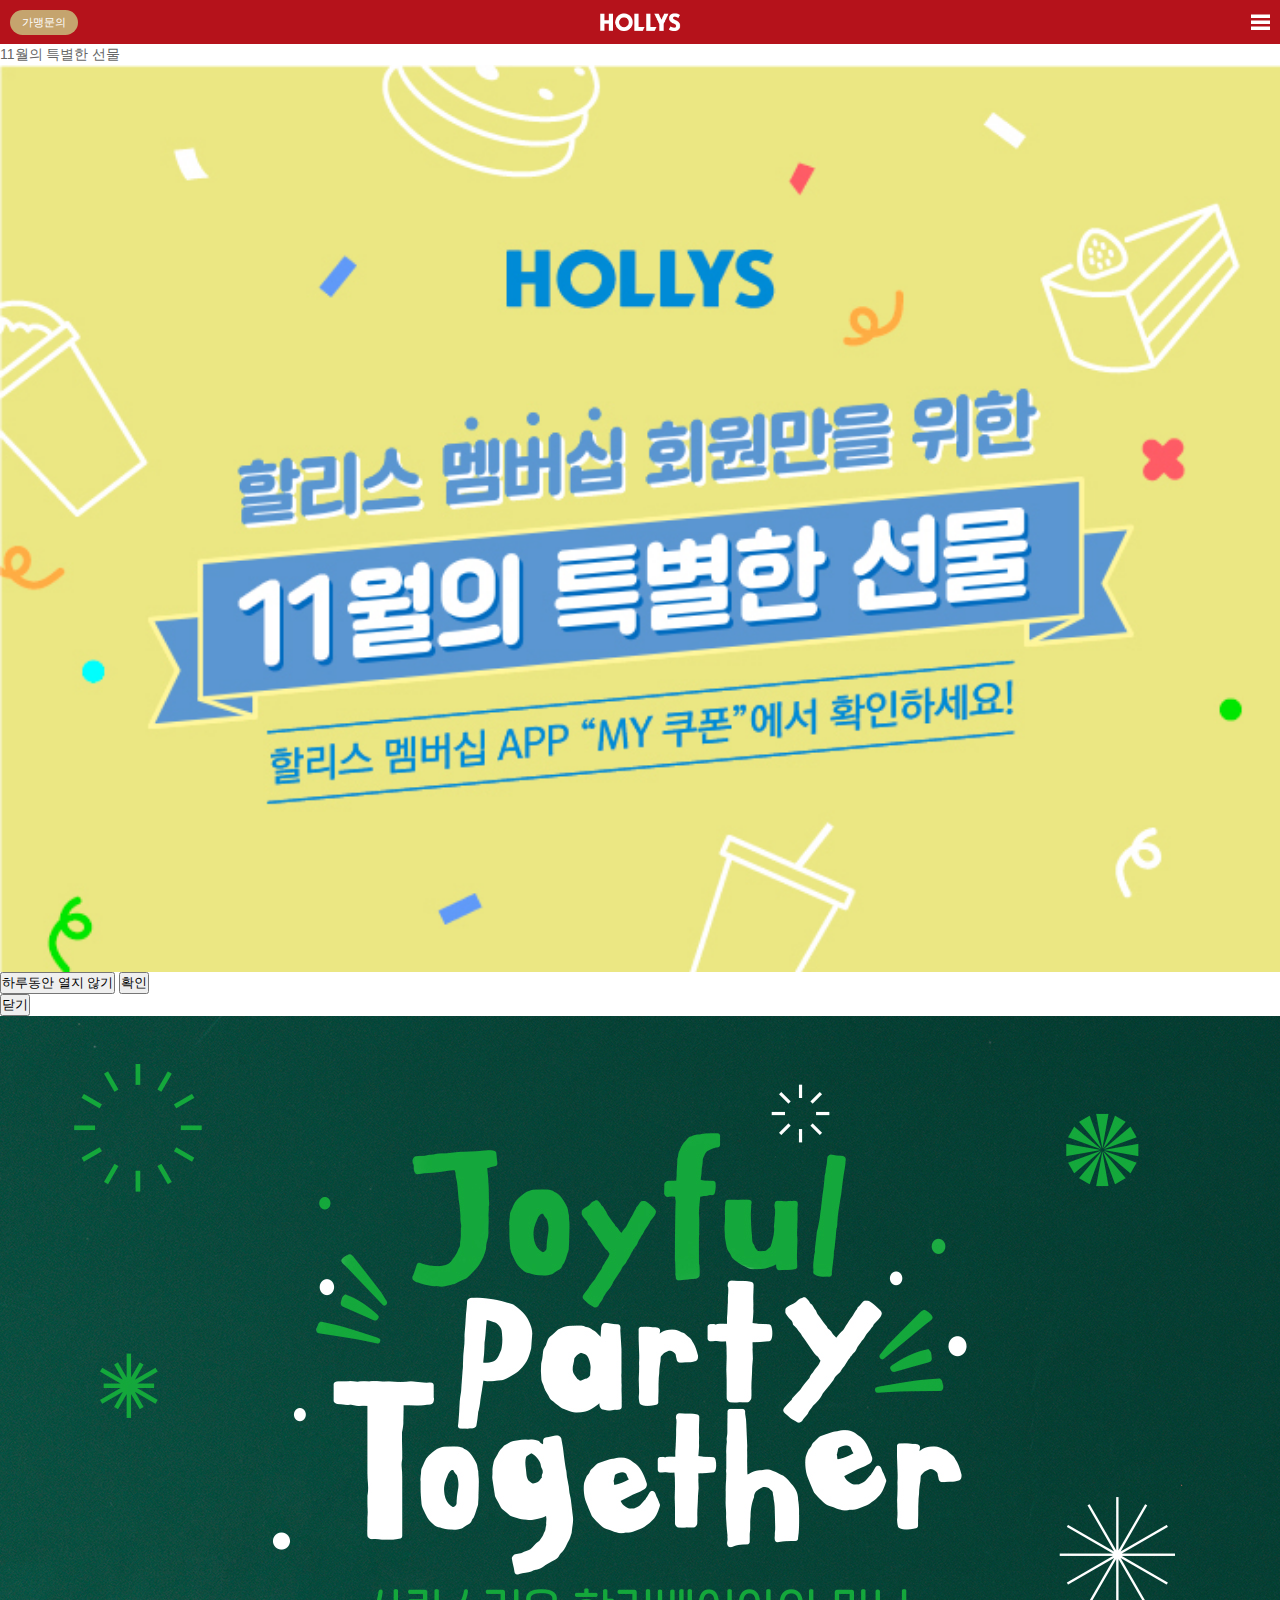
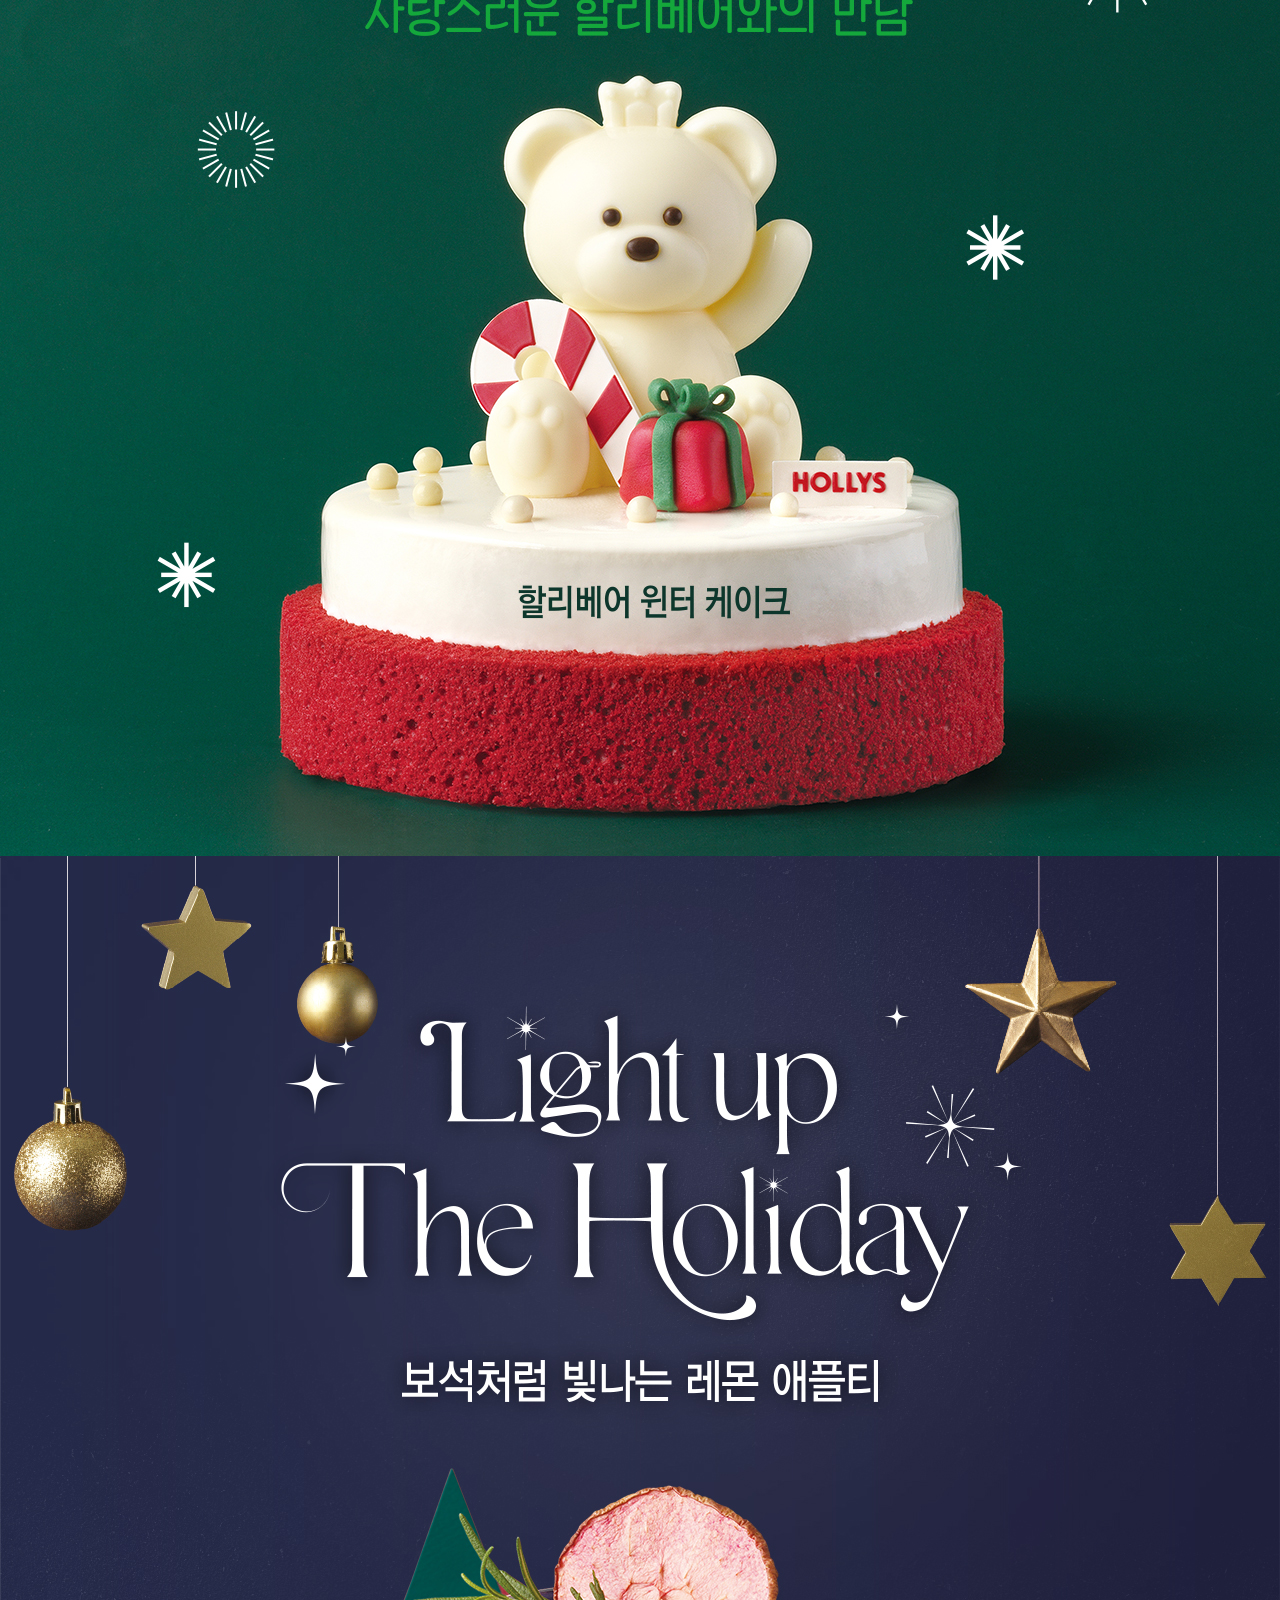
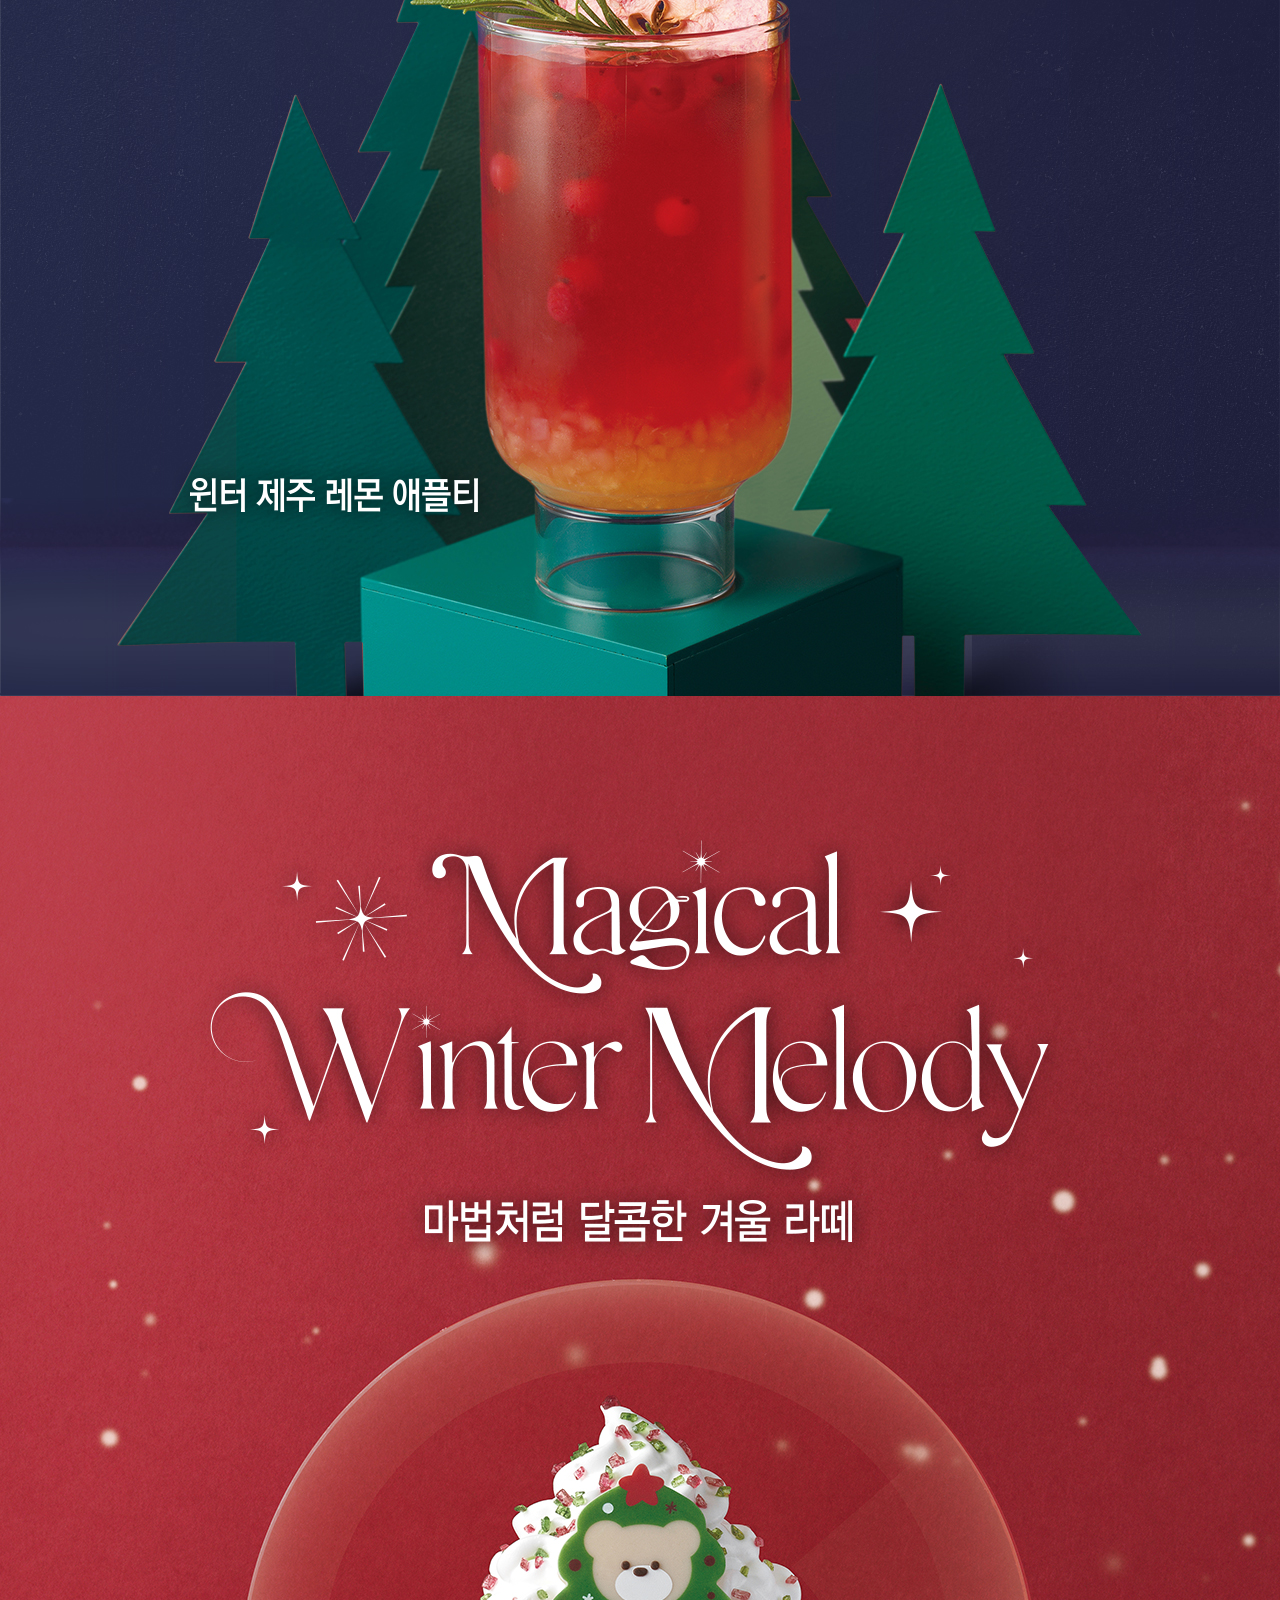
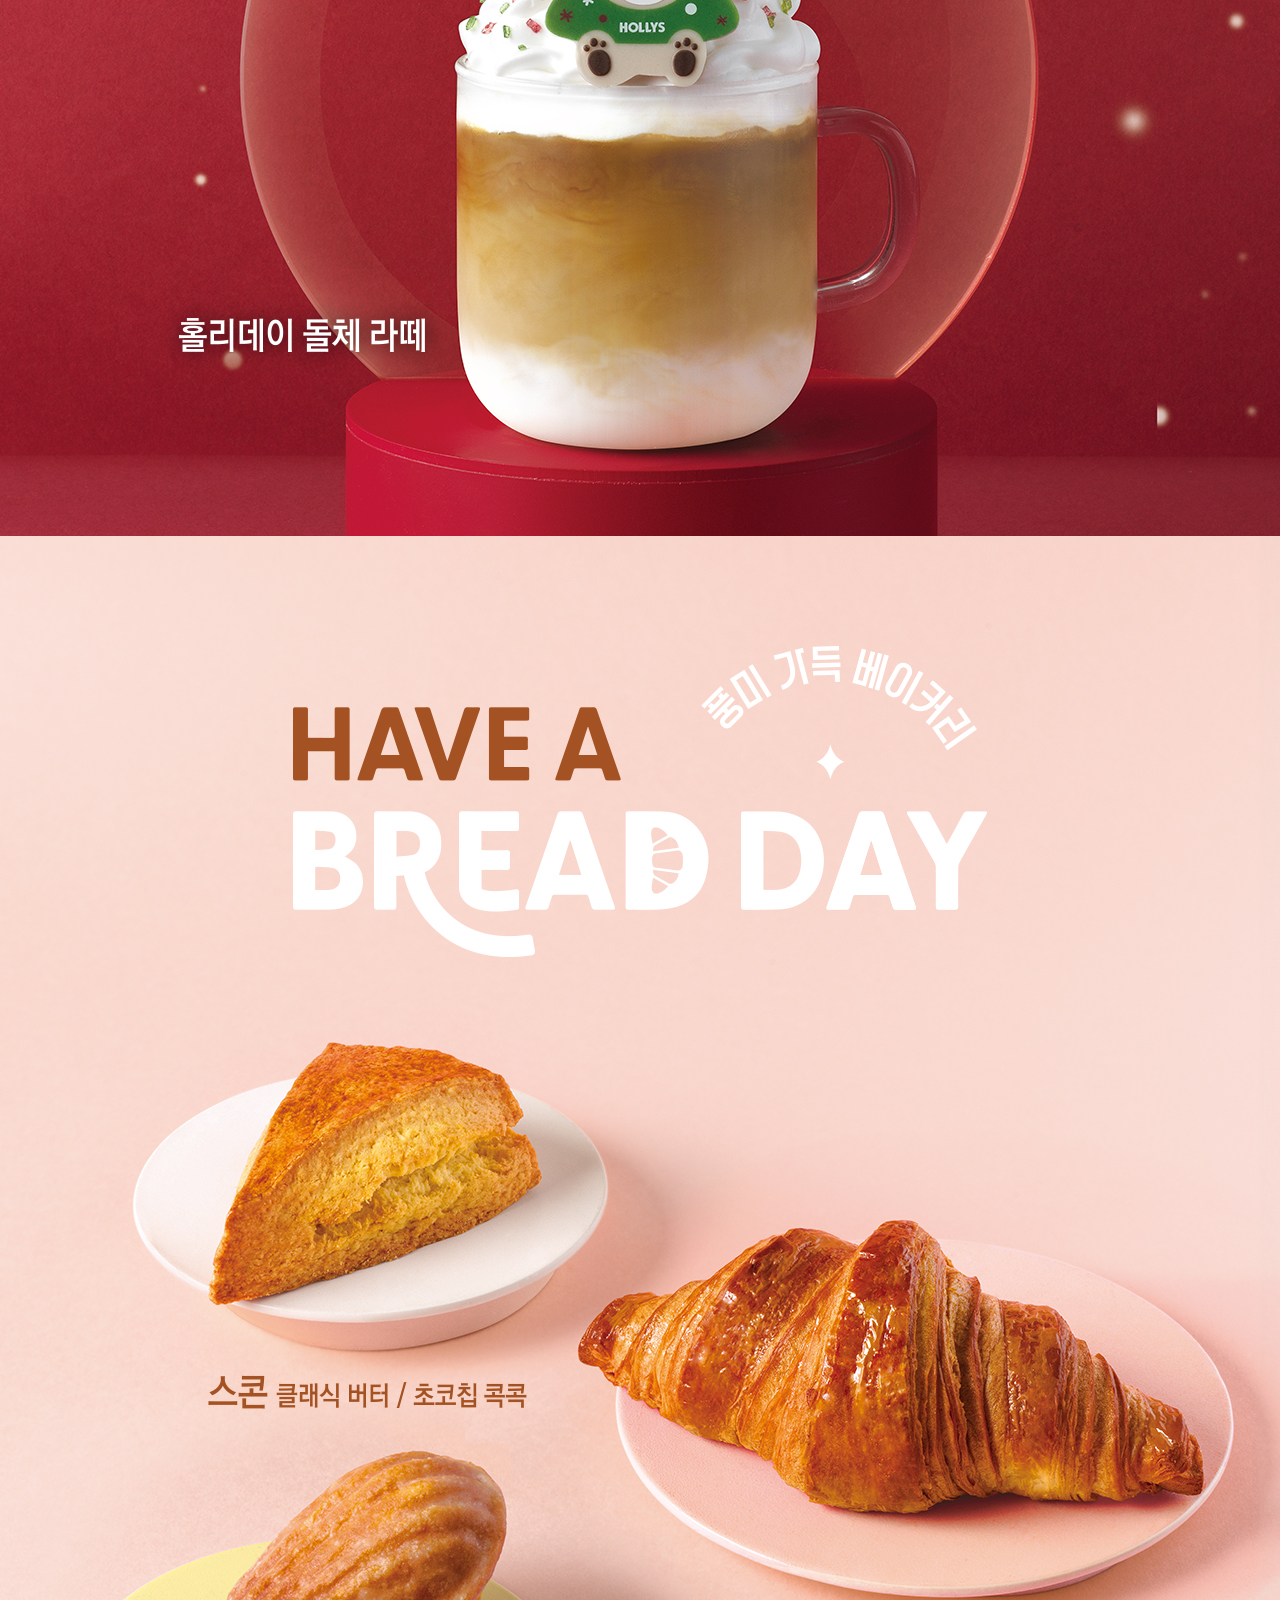
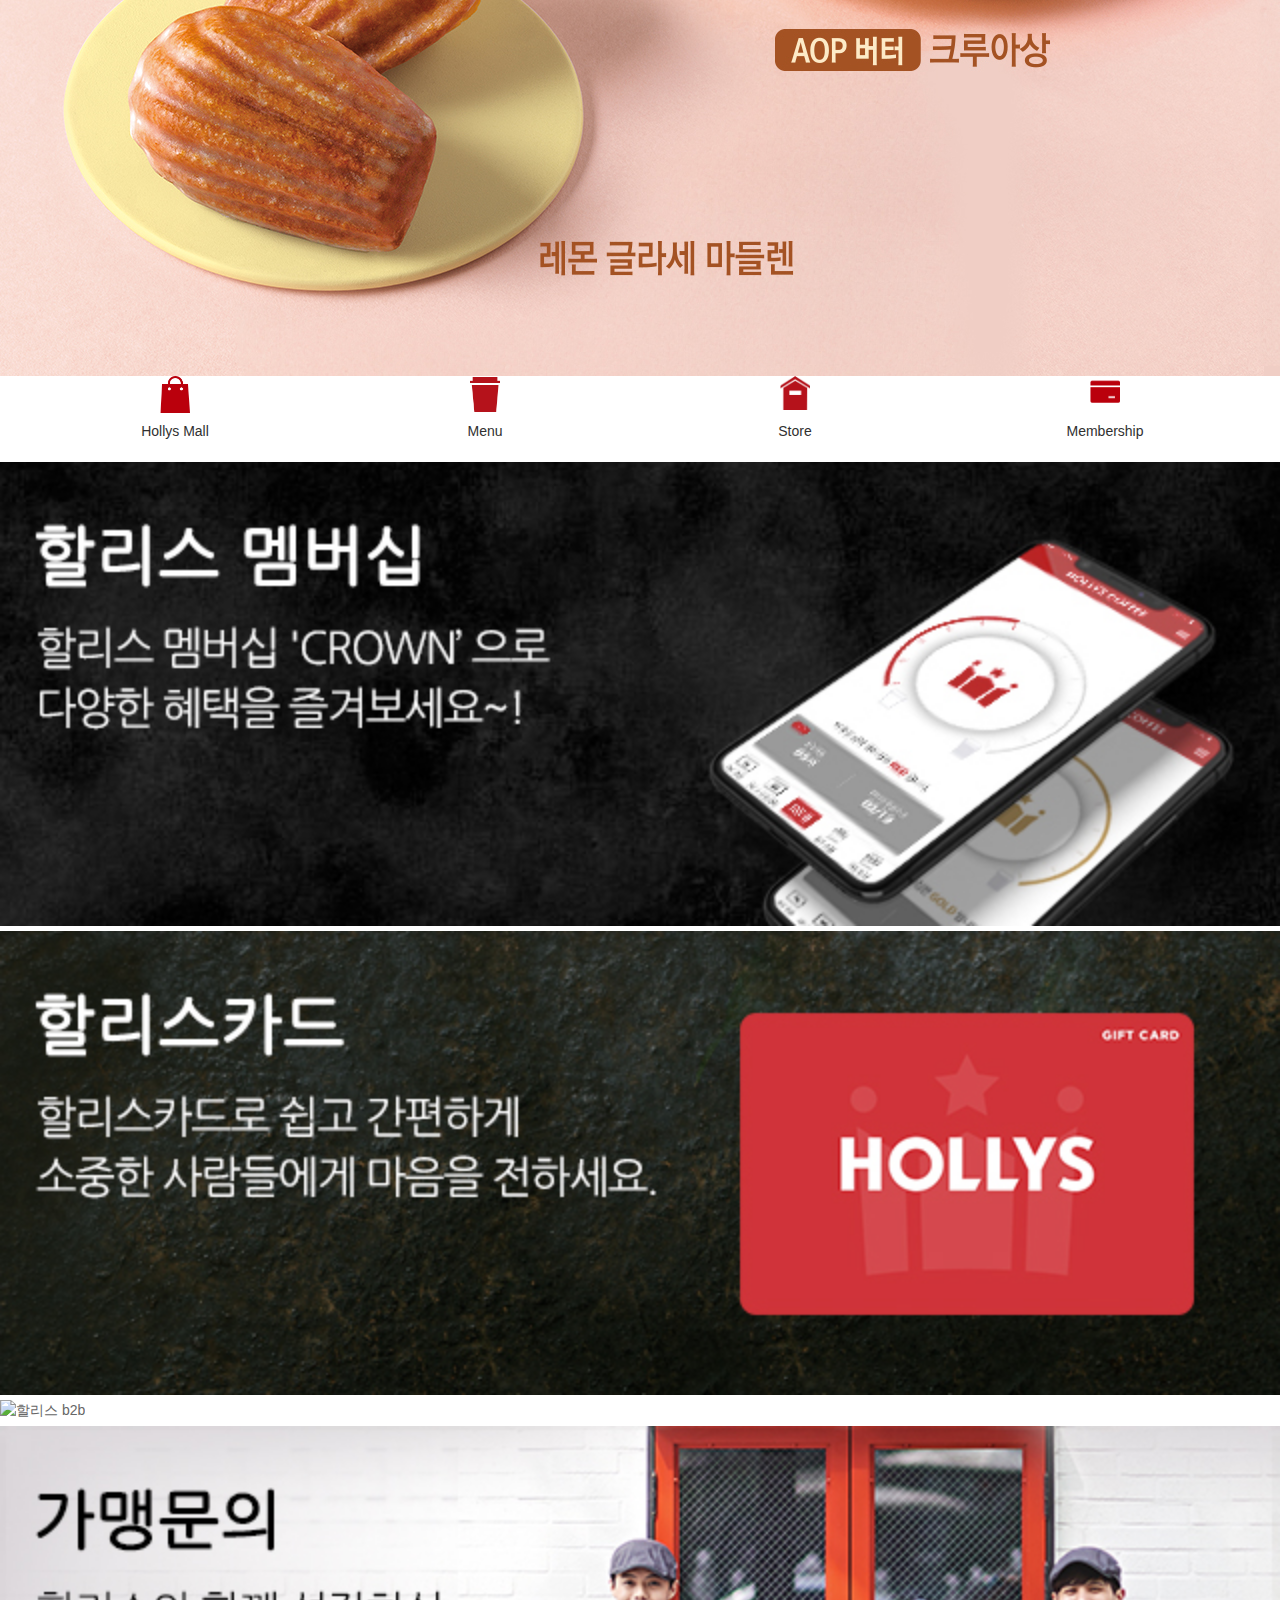
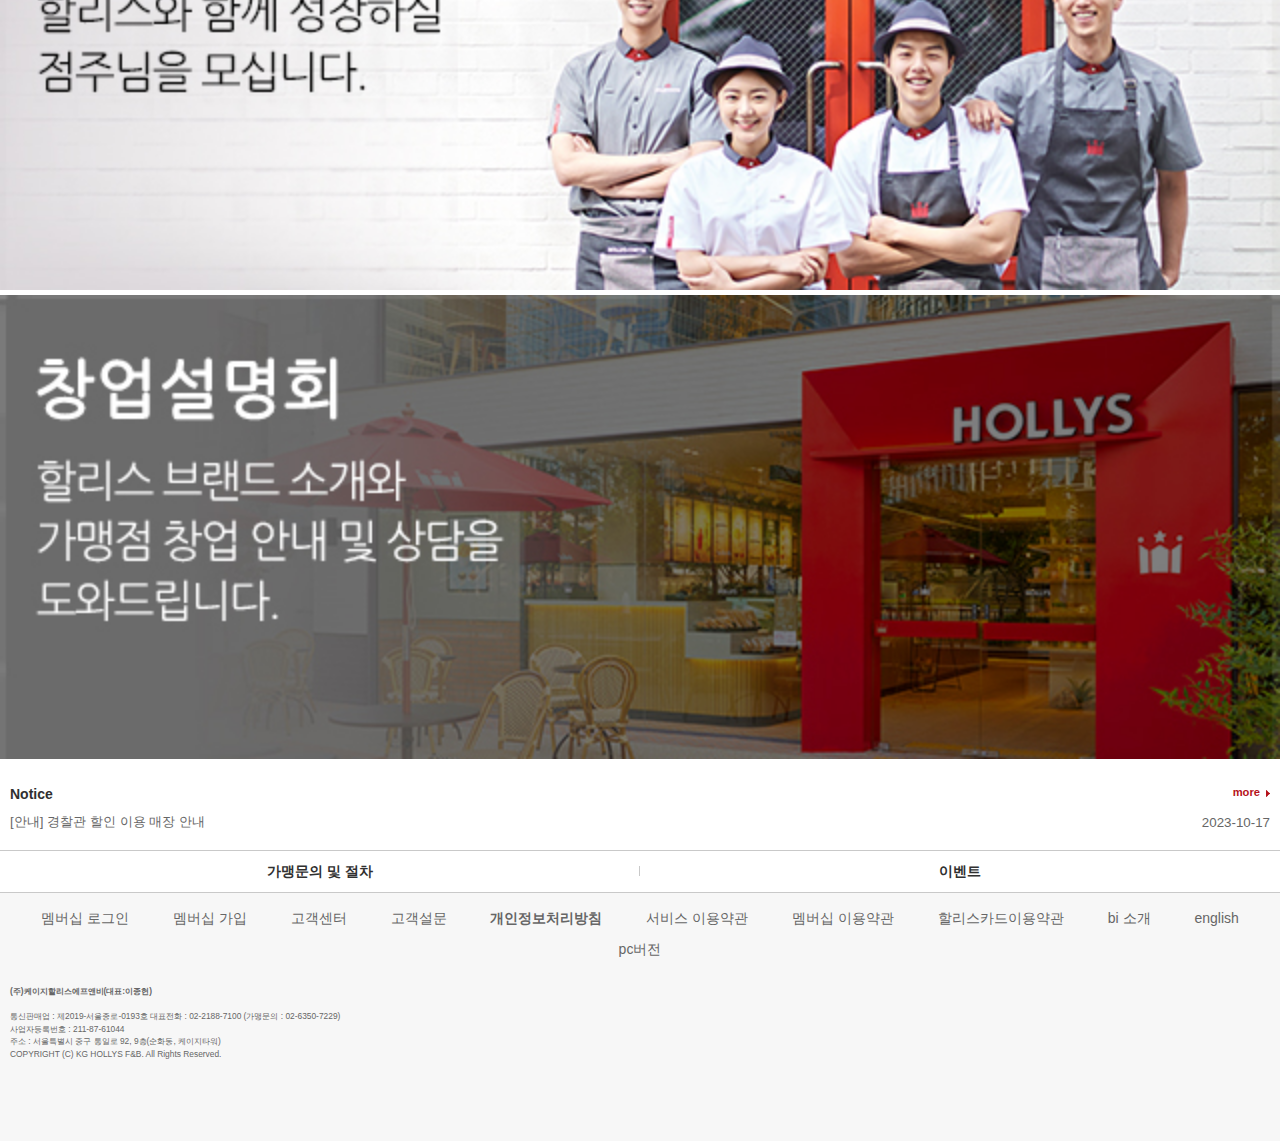
==== commit 1fd5eadb: "Add files via upload" ====
--- a/m.index.html
+++ b/m.index.html
@@ -5,9 +5,10 @@
   <meta name="viewport" content="width=device-width, initial-scale=1.0">
   <!-- 설명 / 제작자 / 날짜 / 키워드 -->
   <!-- og -->
-  <!-- teitter card -->
+  <!-- twitter card -->
   <!-- favicon -->
   <link rel="stylesheet" href="./css/reset.css">
+  <link rel="stylesheet" href="./css/popup.css">  
   <title>할리스</title>
   <style>
     :root{
@@ -41,12 +42,10 @@
     #skip-menu a:focus{
       transform:translateY(0);
     }
-    /* WRAP */
     #wrap{
       overflow:hidden;
       position:relative;
     }
-    /* HEADER */
     .header{
       position:relative;
       z-index:10;
@@ -115,64 +114,6 @@
       color:var(--sub-color07);
       text-align:center;
     }
-    /* POPUP */
-    .popup{
-      display:none;      
-      position:fixed;
-      left:50%;
-      top:50%;
-      transform:translate(-50%,-50%);
-      width:360px;
-      box-shadow:0 0 3px rgba(0,0,0,0.6);
-    }
-    .popup .container{
-      position:relative;
-    }
-    .popup h2{
-      display:none;
-    }
-    .popup .btn-container button{
-      width:50%;
-      border:none;
-      padding:16px;
-      background:transparent;
-      text-align:center;
-    }
-    .popup .btn-container button:first-child{
-      float:left;
-      background:var(--sub-color07);
-    }
-    .popup .btn-container button:last-child{
-      float:right;
-      font-weight:700;
-      background:var(--sub-color07);
-    }
-    .popup .container>button{
-      position:absolute;
-      right:20px;
-      top:20px;
-      width:16px;
-      height:16px;
-      border:none;
-      background:transparent;
-      font-size:0;
-    }
-    .popup .container>button::before,
-    .popup .container>button::after{
-      content:'';
-      display:block;
-      width:17px;
-      height:1px;
-      background:#000;
-      position:absolute;
-      left:50%;
-      top:50%;      
-      transform:translate(-50%,-50%) rotate(45deg);
-    }
-    .popup .container>button::after{
-      transform:translate(-50%,-50%) rotate(-45deg);
-    }
-    /* MAIN BANNER */
     .main-banner{
       position:relative;
       z-index:1;
@@ -180,7 +121,6 @@
     .main-banner h2,.q-nav h2,.banner h2{
       display:none;
     }
-    /* QUICK NAV */
     .q-nav{
       padding:20px 0;
     }
@@ -204,14 +144,14 @@
       width:30px;
       height:45px;
     }
-    /* BANNER */
+
     .banner li{
       margin-bottom:5px;
     }
     .banner h3,.banner h3+p{
       display:none;
     }
-    /* NOTICE */
+
     .notice{
       padding:20px 0;
     }
@@ -255,7 +195,6 @@
       width:20%;
       text-align:right;
     }
-    /* FOOTER */
     .footer .row:nth-child(1){
       border:1px solid var(--sub-color05);
       border-left:none;
@@ -286,6 +225,7 @@
     .footer .row:nth-child(1) div:last-child{
       float:right;
     }
+
     .footer .row:nth-child(2){
       padding:10px;
       background:var(--sub-color06);
@@ -295,13 +235,13 @@
       display:inline-block;
       padding:5px 20px;
     }
-    .footer .row:nth-child(3){
+    .footer .row:nth-child(3){      
       padding:10px 10px 80px 10px;
       background:var(--sub-color06);
       font-size:0.6em;
     }
   </style>
-  <!-- 추가 스타일 -->
+  <!-- 추가스타일 -->
   <style>
     .slider{
       position:relative;
@@ -337,6 +277,46 @@
       background:var(--main-color);
     }
   </style>
+  <script src="./js/jquery.min.js"></script>
+  <script src="./js/jquery.cookie.min.js"></script>
+  <script src="./js/myFunction.js"></script>
+  <script src="./js/popup.js"></script>
+  <script>  
+    $(document).ready(function(){
+      selectPage();
+      myObj.key01();
+      myObj.key02();
+      myObj.key03();
+      $('h1').click(function(){
+        let hrefVal = $(this).children('a').attr('href');      
+        fnLink(hrefVal);     
+      })
+      
+      $('.btn-nav').click(function(){
+        $('#nav').stop().slideToggle(300,callBack01);      
+      })
+      $('.main-nav').children('li').click(function(event){
+        event.preventDefault();
+        fnClose($('.sub-nav'));                 
+        $(this).children('.sub-nav').stop().slideDown();
+        $(this).children('a').css({
+          fontWeight:'700',
+        })
+      })
+      $(window).resize(function(){
+        fnSlider();
+      })
+      $('.pagenation span').click(function(){
+        resetActive($('.pagenation span'));
+        setActive($(this));
+        tlVal = $(this).text() * (-25);
+        $('.slider').css({
+          transform:`translateX(${tlVal}%)`,
+        });
+      })
+      myObj.key04();
+    })        
+  </script>
 </head>
 <body>
   <div id="skip-menu">
@@ -430,11 +410,10 @@
       <div class="container">
         <h2>이벤트 바로가기</h2>
         <div class="slider">
-          <div class="img-box"><a href="#"><img src="./images/img-main-banner01.jpg" alt="Joyful Party Together! 할리베어 윈터 케이크 출시!"></a></div>
-          <div class="img-box"><a href="#"><img src="./images/img-main-banner02.jpg" alt="Magical Winter Melody, 마법같은 홀리데이 음료 윈터 제주 레몬 애플티 출시!"></a></div>
-          <div class="img-box"><a href="#"><img src="./images/img-main-banner03.jpg" alt="Magical Winter Melody, 마법같은 홀리데이 음료 홀리데이 돌체 라떼 출시!"></a></div>
-          <div class="img-box"><a href="#"><img src="./images/img-main-banner04.jpg" alt="Have a Bread Day, 풍미 가득 베이커리 3종 출시!"></a></div>
-          <div class="img-box"><a href="#"><img src="./images/img-main-banner05.jpg" alt="Time for Bubble Tea, 말랑 쫀득 펄 가득 버블티 출시!"></a></div>
+          <div class="img-box"><a href="#"><img src="./images/img-main-banner01.jpg" alt="Magical Winter Melody, 레몬 에플티!"></a></div>
+          <div class="img-box"><a href="#"><img src="./images/img-main-banner02.jpg" alt="Magical Winter Melody, 겨울라떼!"></a></div>
+          <div class="img-box"><a href="#"><img src="./images/img-main-banner03.jpg" alt="Magical Winter Melody, 풍미가득 베이커리!"></a></div>
+          <div class="img-box"><a href="#"><img src="./images/img-main-banner04.jpg" alt="Magical Winter Melody, 말랑 쫀득 버블티!"></a></div>
         </div>
       </div>
     </section>
@@ -542,51 +521,5 @@
       </div>
     </footer>
   </section>
-
-  <script src="./js/jquery.min.js"></script>
-  <script src="./js/jquery.cookie.min.js"></script>
-  <script src="./js/myFunction.js"></script>
-  <script>
-    $(document).ready(function(){
-      myObj.key01();
-      myObj.key02();
-      myObj.key03();
-      $('h1').click(function(){
-        let hrefVal = $(this).children('a').attr('href');      
-        fnLink(hrefVal);
-        // location.href='./m.index.html';
-      })
-      $('#btn-chk02,#btn-close').click(function(){
-        fnClose($('#popup'));
-      });
-      $('#btn-chk01').click(function(){
-        $.cookie('popup','no',{path:'/',expires:1});
-        fnClose($('#popup'));
-      });
-      $('.btn-nav').click(function(){
-        $('#nav').stop().slideToggle(300,callBack01);      
-      })
-      $('.main-nav').children('li').click(function(event){
-        event.preventDefault();
-        fnClose($('.sub-nav'));                 
-        $(this).children('.sub-nav').stop().slideDown();
-        $(this).children('a').css({
-          fontWeight:'700',
-        })
-      })
-      $(window).resize(function(){
-        fnSlider();
-      })
-      $('.pagenation span').click(function(){
-        resetActive($('.pagenation span'));
-        setActive($(this));
-        tlVal = $(this).text() * (-25);
-        $('.slider').css({
-          transform:`translateX(${tlVal}%)`,
-        });
-      })
-      myObj.key04();
-    })
-  </script>
 </body>
-</html>
+</html>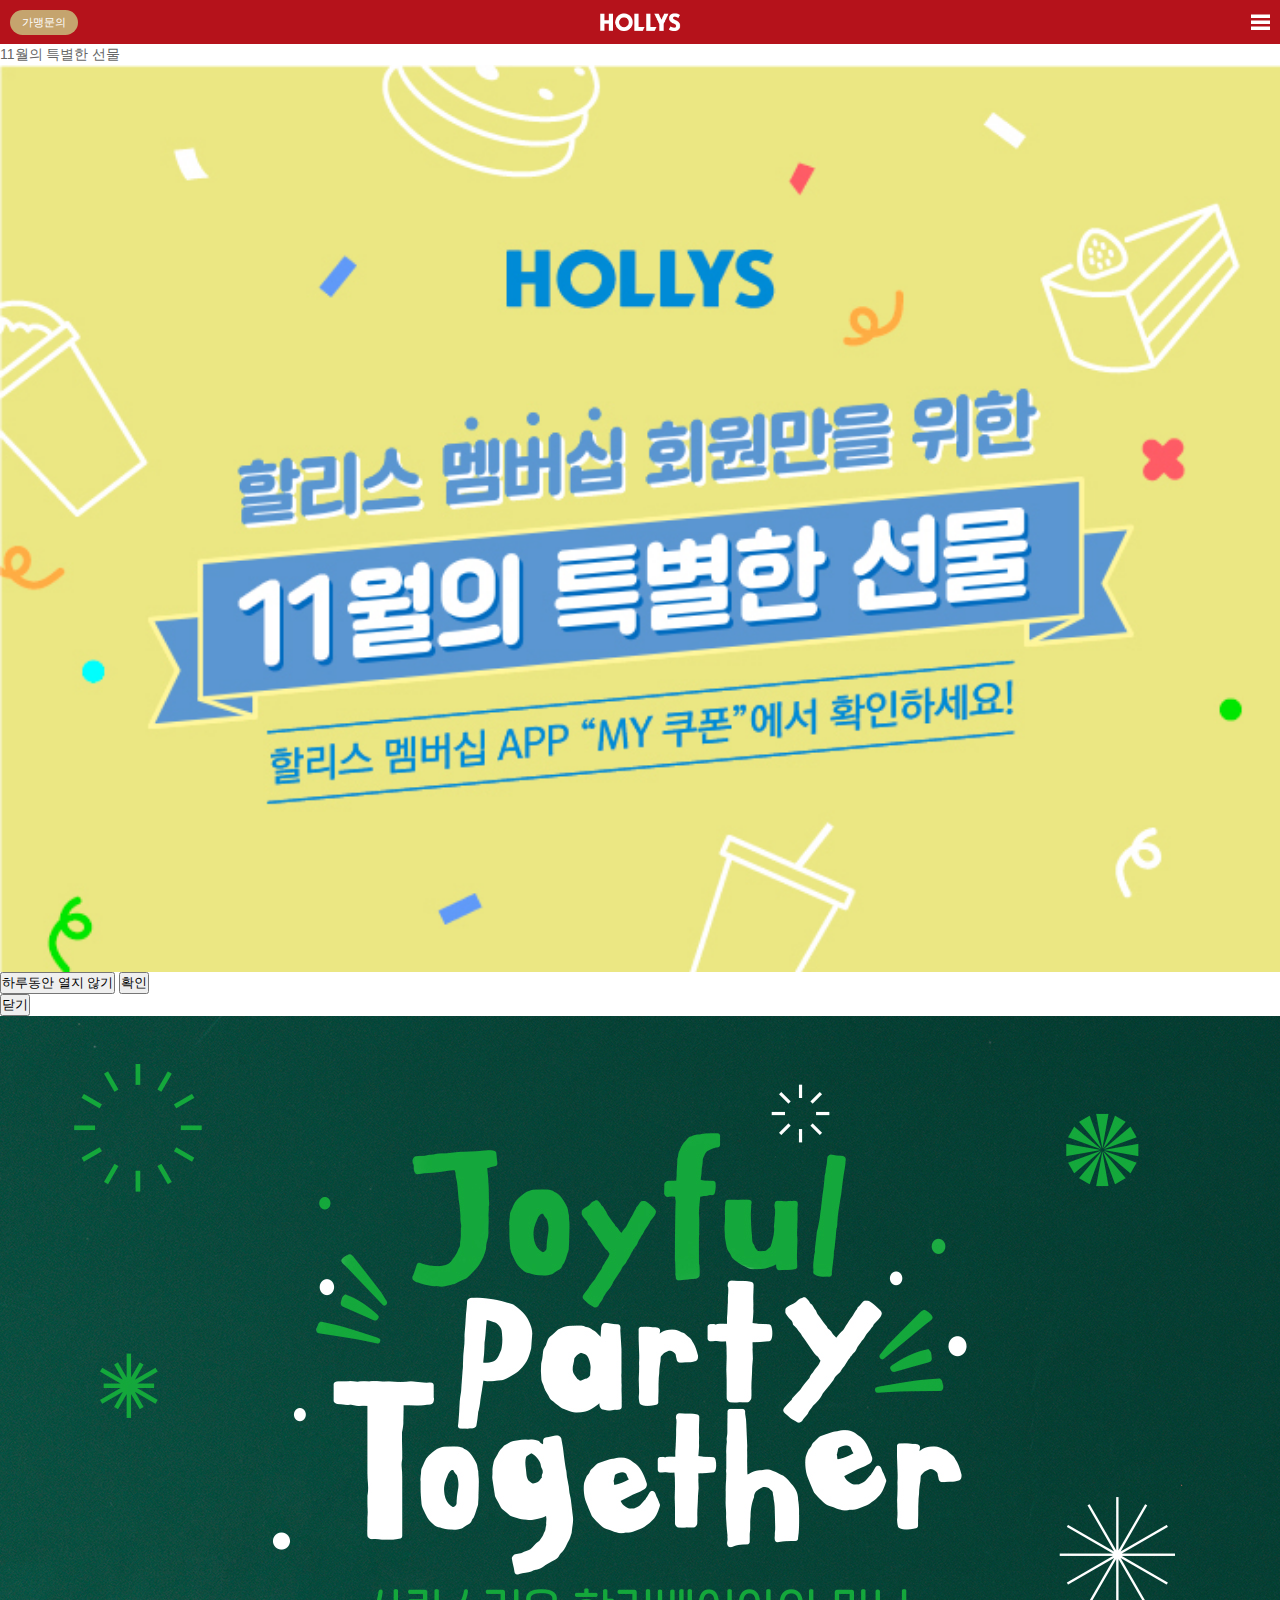
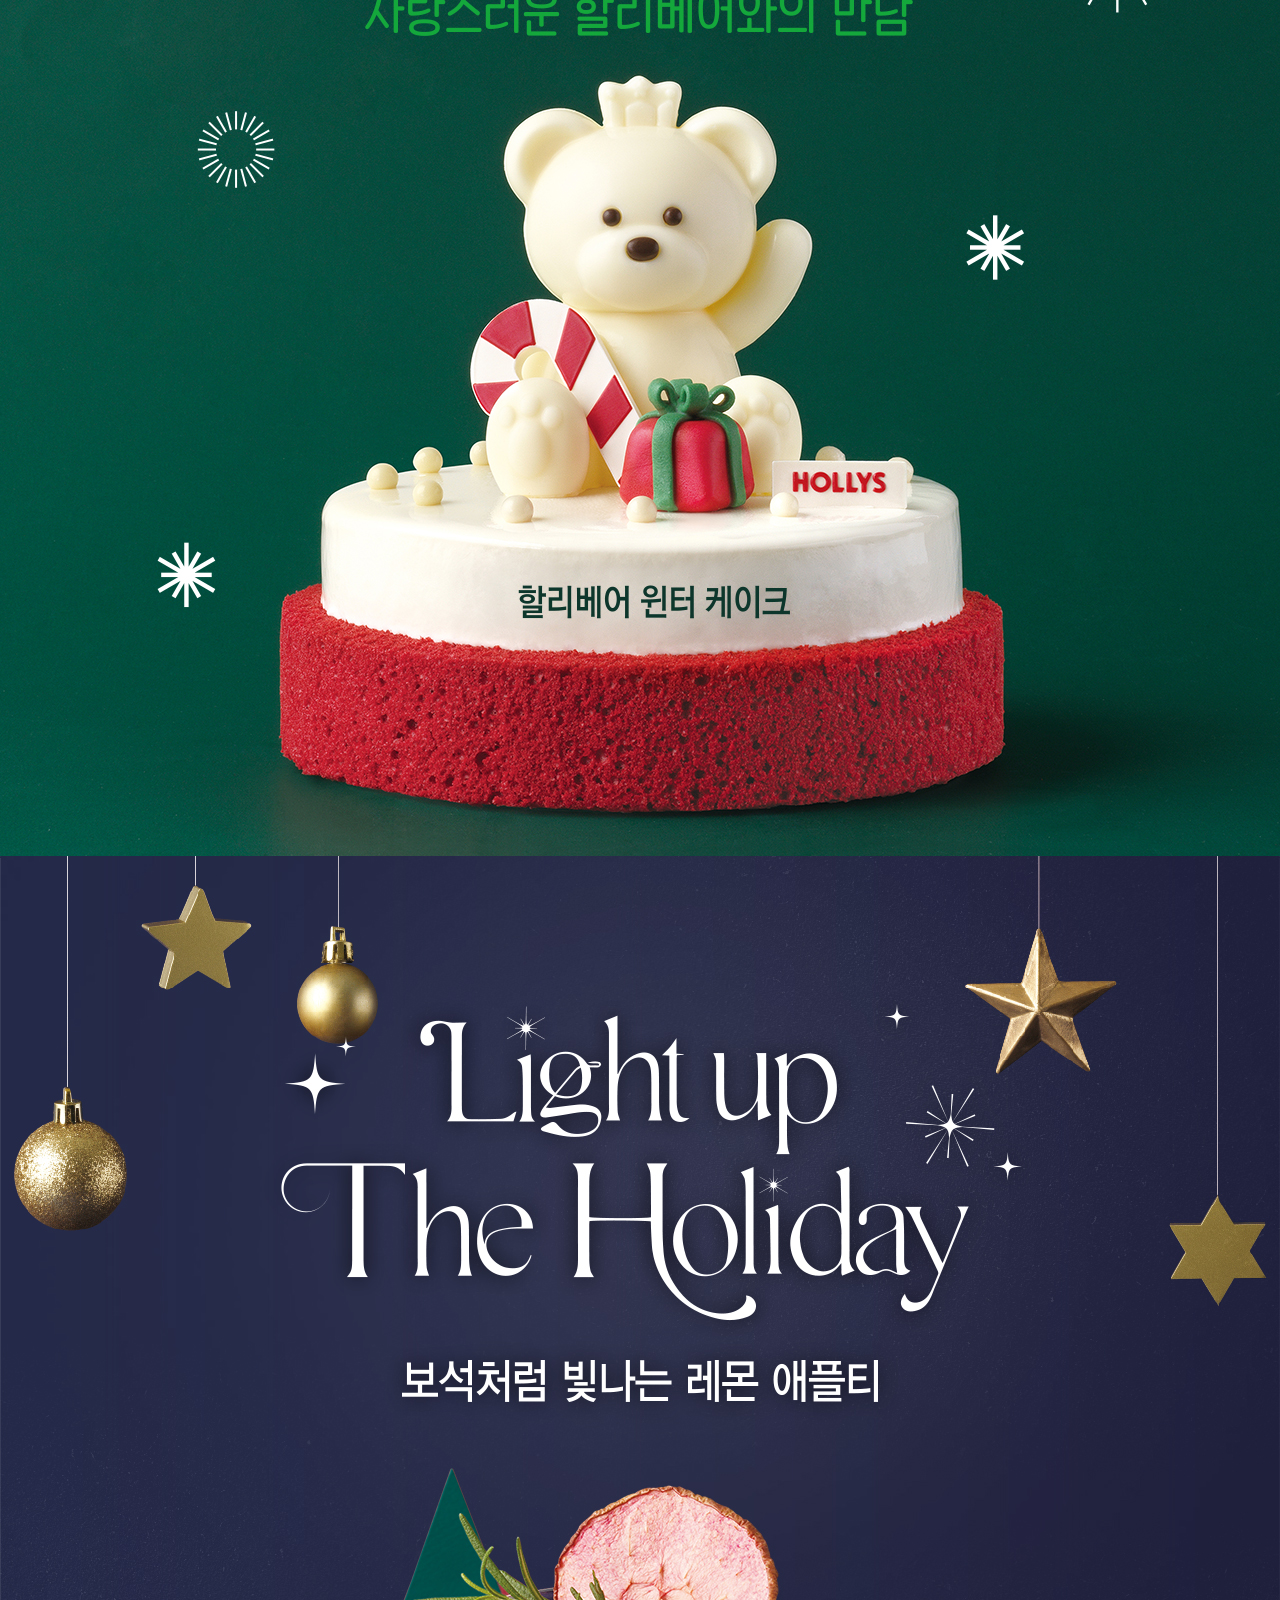
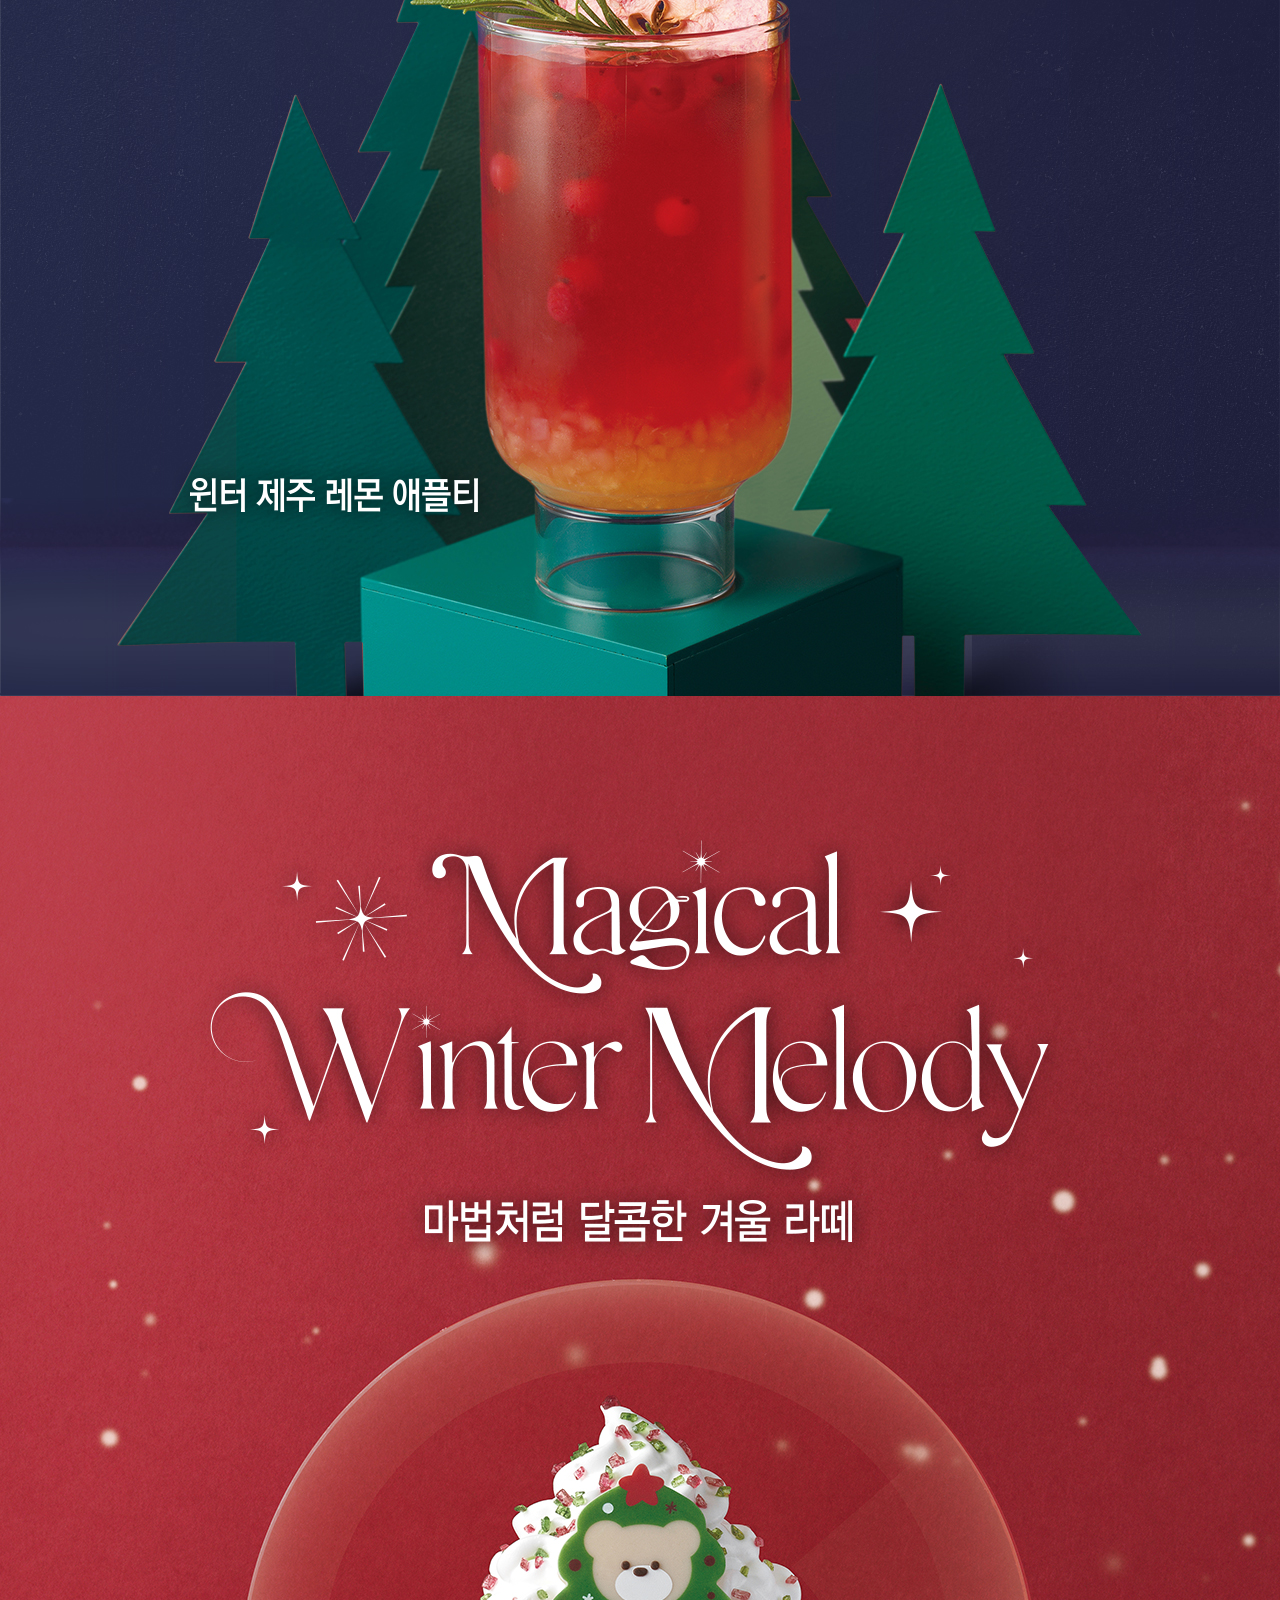
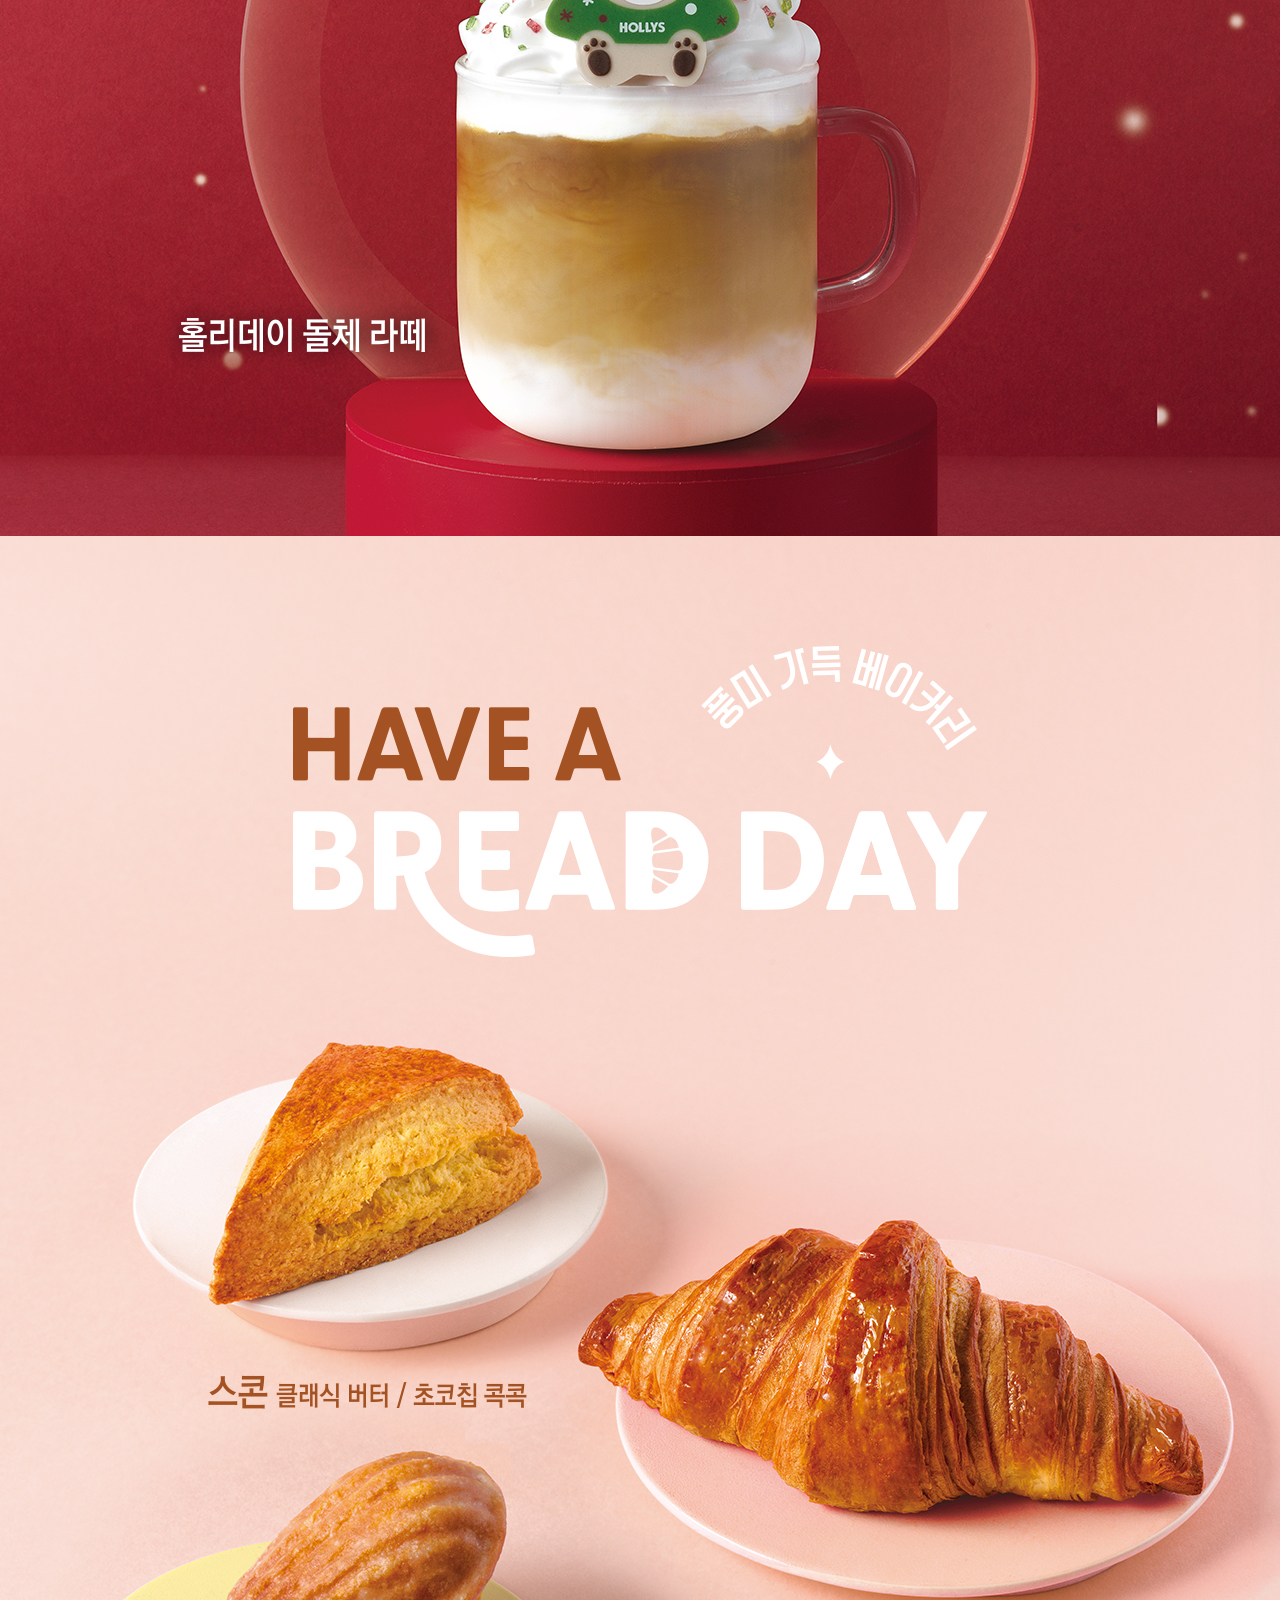
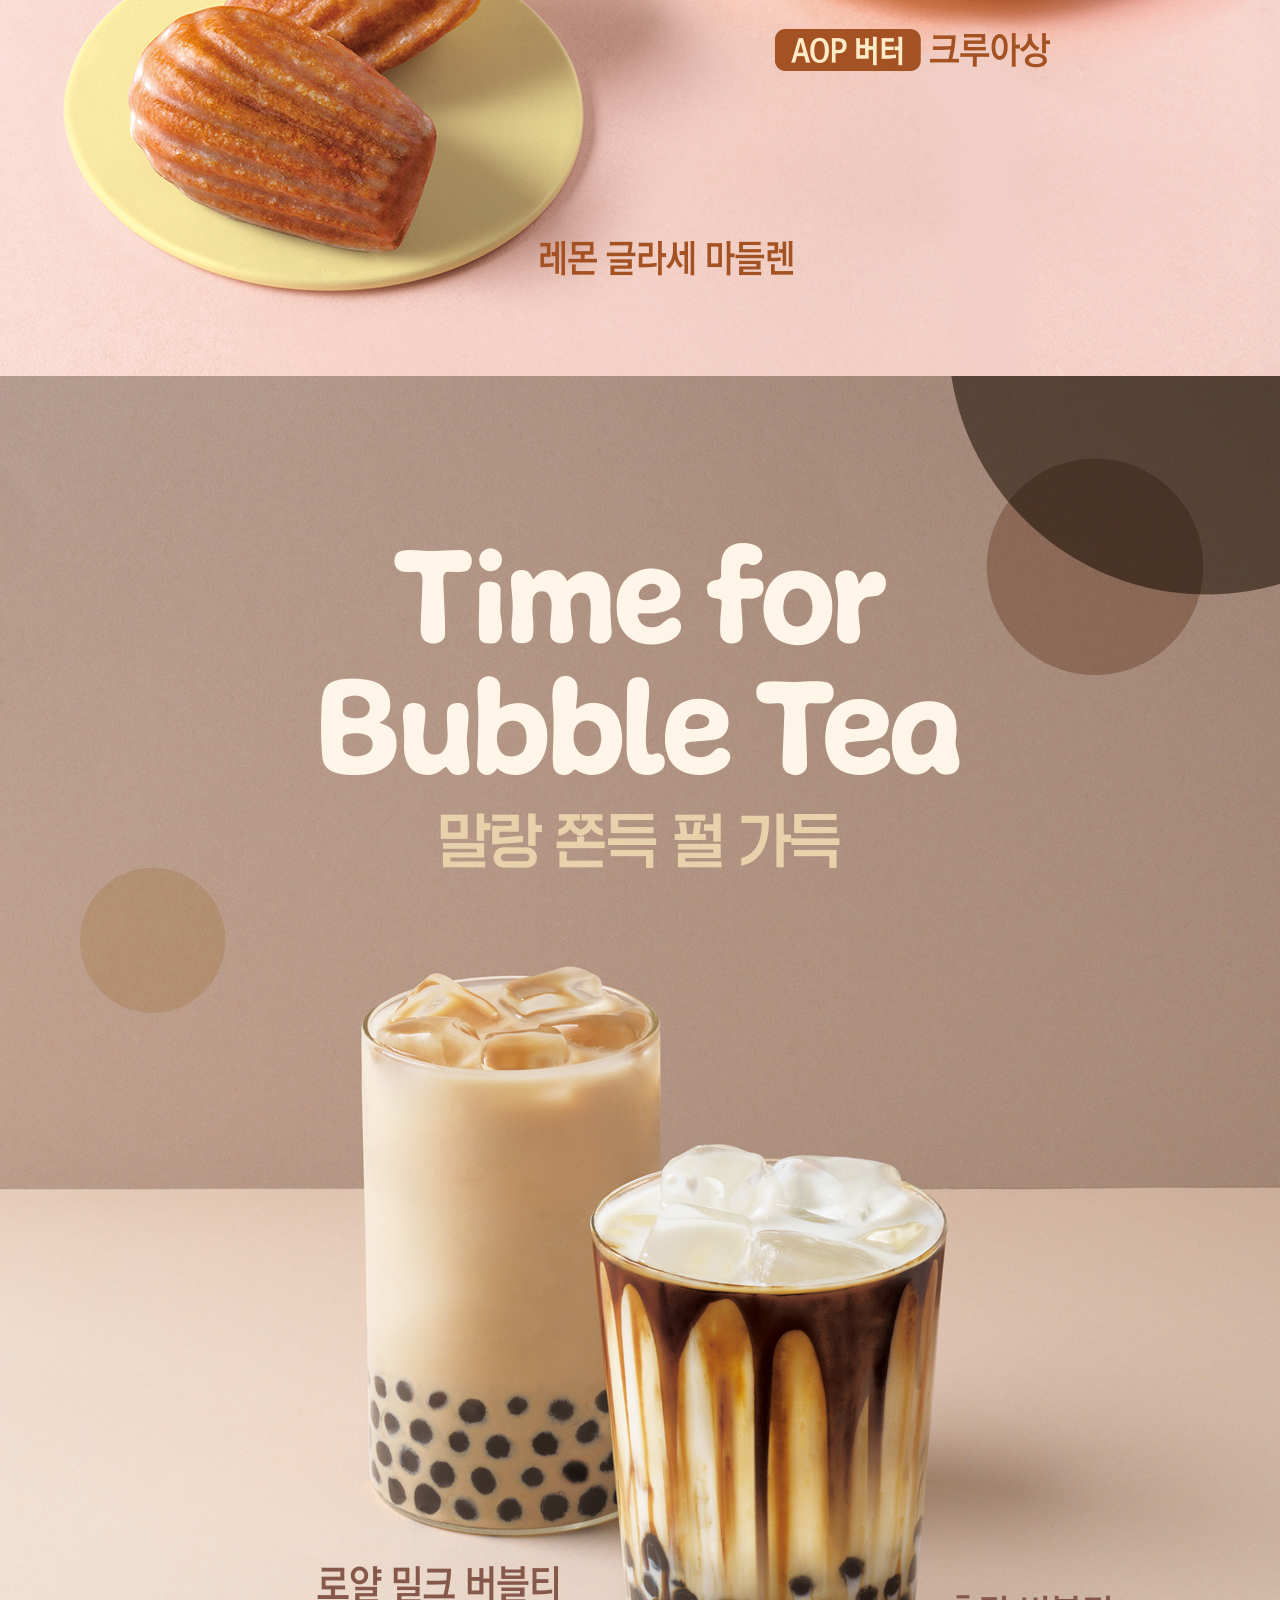
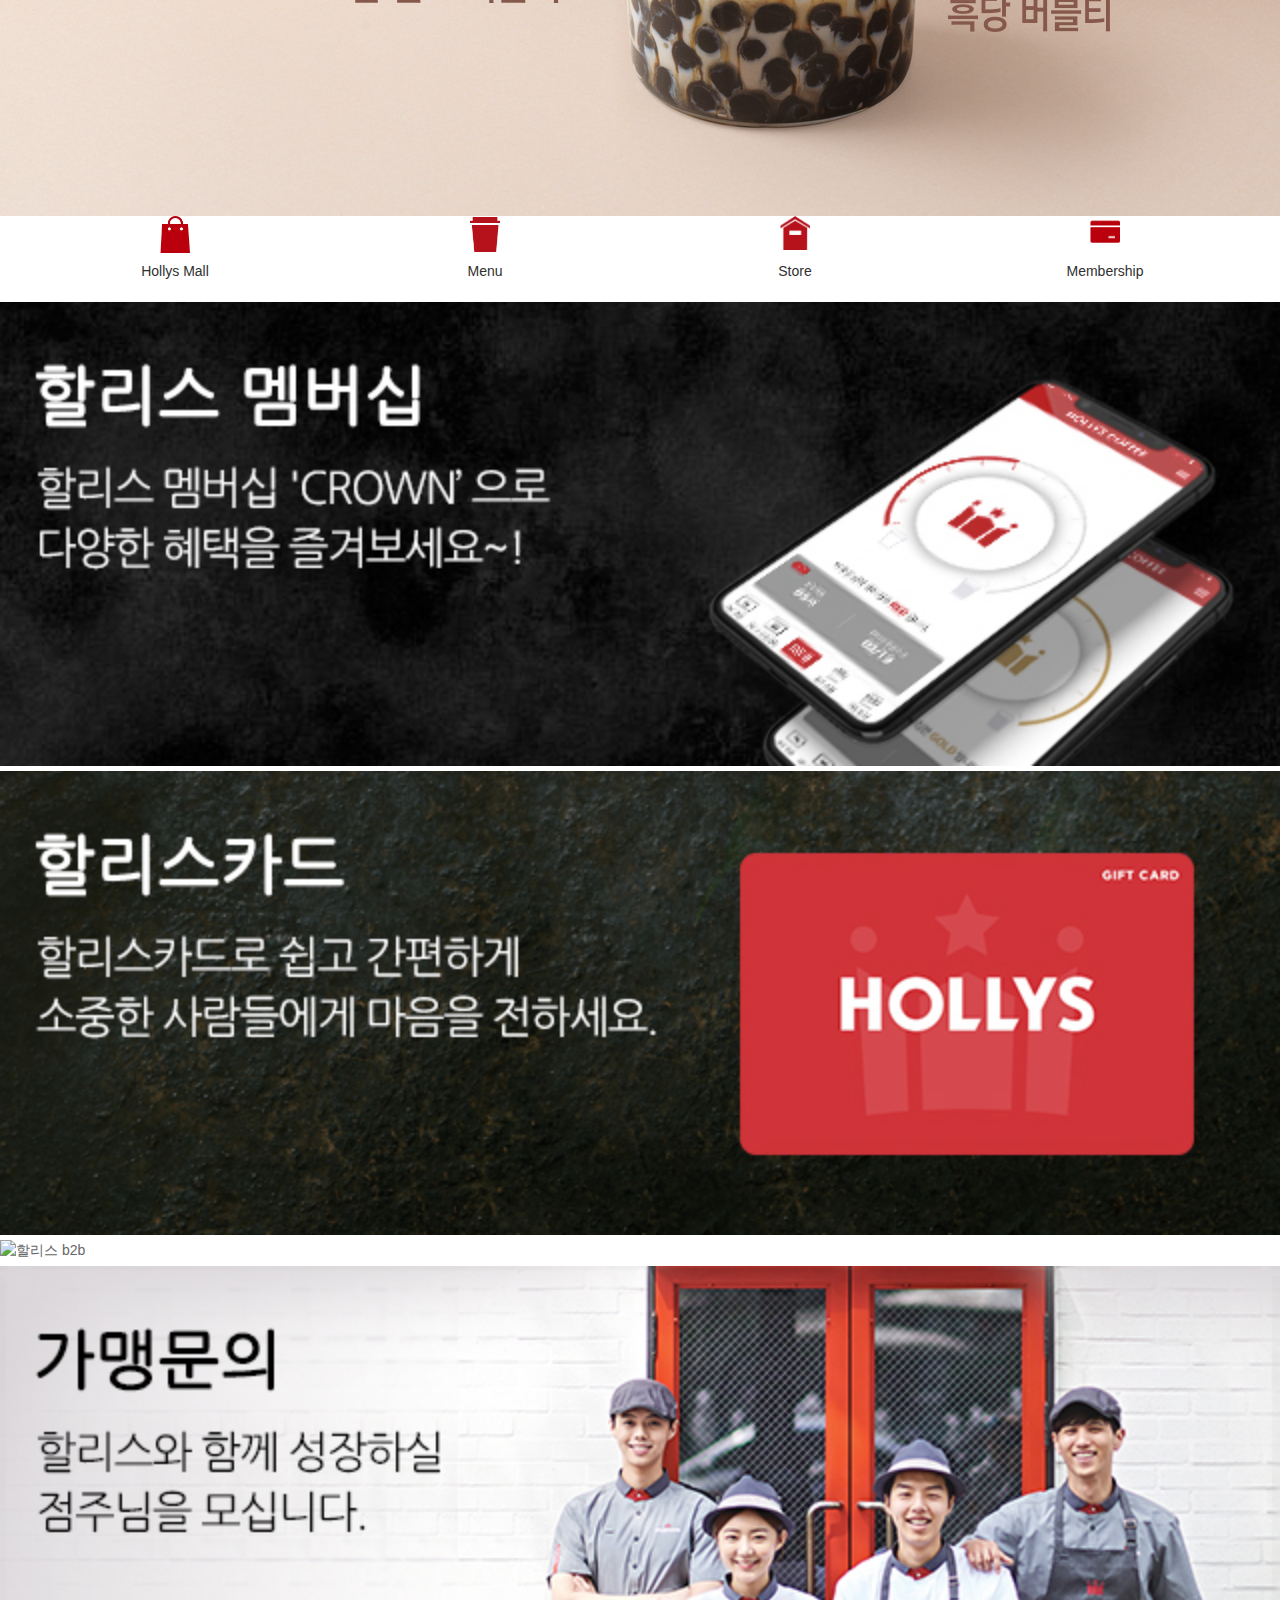
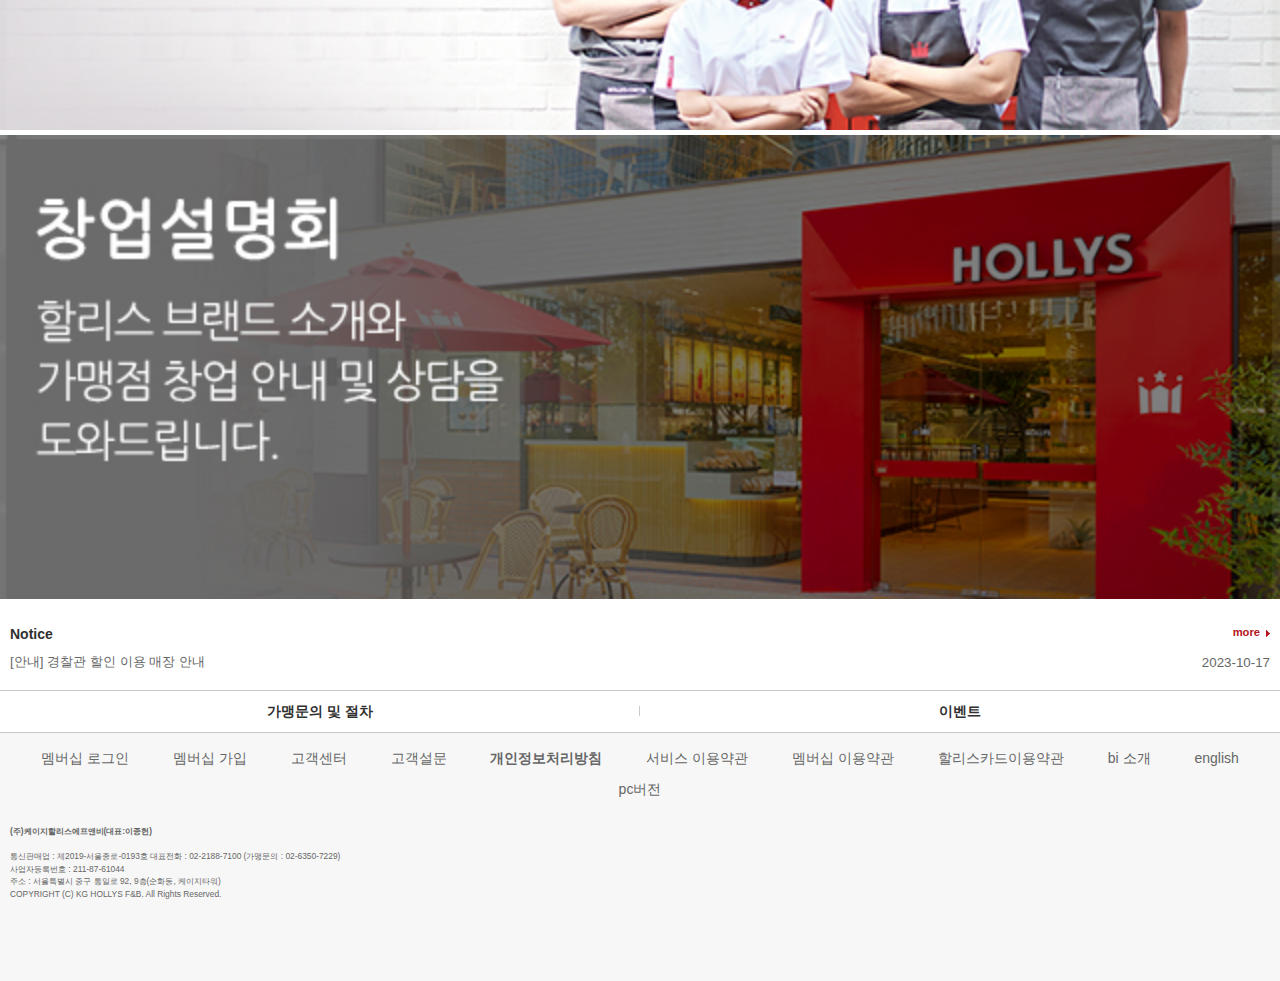
==== commit cc7a70ec: "Add files via upload" ====
--- a/m.index.html
+++ b/m.index.html
@@ -283,7 +283,11 @@
   <script src="./js/popup.js"></script>
   <script>  
     $(document).ready(function(){
-      selectPage();
+      let osString = navigator.userAgent;
+      if(osString.indexOf('Window')>=0){
+        // 윈도우환경
+        location.href='https://Iamhanuel.github.io/hollys/';
+      }
       myObj.key01();
       myObj.key02();
       myObj.key03();
@@ -410,10 +414,11 @@
       <div class="container">
         <h2>이벤트 바로가기</h2>
         <div class="slider">
-          <div class="img-box"><a href="#"><img src="./images/img-main-banner01.jpg" alt="Magical Winter Melody, 레몬 에플티!"></a></div>
-          <div class="img-box"><a href="#"><img src="./images/img-main-banner02.jpg" alt="Magical Winter Melody, 겨울라떼!"></a></div>
-          <div class="img-box"><a href="#"><img src="./images/img-main-banner03.jpg" alt="Magical Winter Melody, 풍미가득 베이커리!"></a></div>
-          <div class="img-box"><a href="#"><img src="./images/img-main-banner04.jpg" alt="Magical Winter Melody, 말랑 쫀득 버블티!"></a></div>
+          <div class="img-box"><a href="#"><img src="./images/img-main-banner01.jpg" alt="Joyful Party Together! 할리베어 윈터 케이크 출시!"></a></div>
+          <div class="img-box"><a href="#"><img src="./images/img-main-banner02.jpg" alt="Magical Winter Melody, 마법같은 홀리데이 음료 홀리데이 돌체 라떼 출시!"></a></div>
+          <div class="img-box"><a href="#"><img src="./images/img-main-banner03.jpg" alt="Magical Winter Melody, 마법같은 홀리데이 음료 레몬 애플티 출시!"></a></div>
+          <div class="img-box"><a href="#"><img src="./images/img-main-banner04.jpg" alt="Have a Bread Day, 풍미 가득 베이커리 3종 출시!"></a></div>
+          <div class="img-box"><a href="#"><img src="./images/img-main-banner05.jpg" alt="Time for Bubble Tea, 말랑 쫀득 펄 가득 버블티 출시!"></a></div>
         </div>
       </div>
     </section>
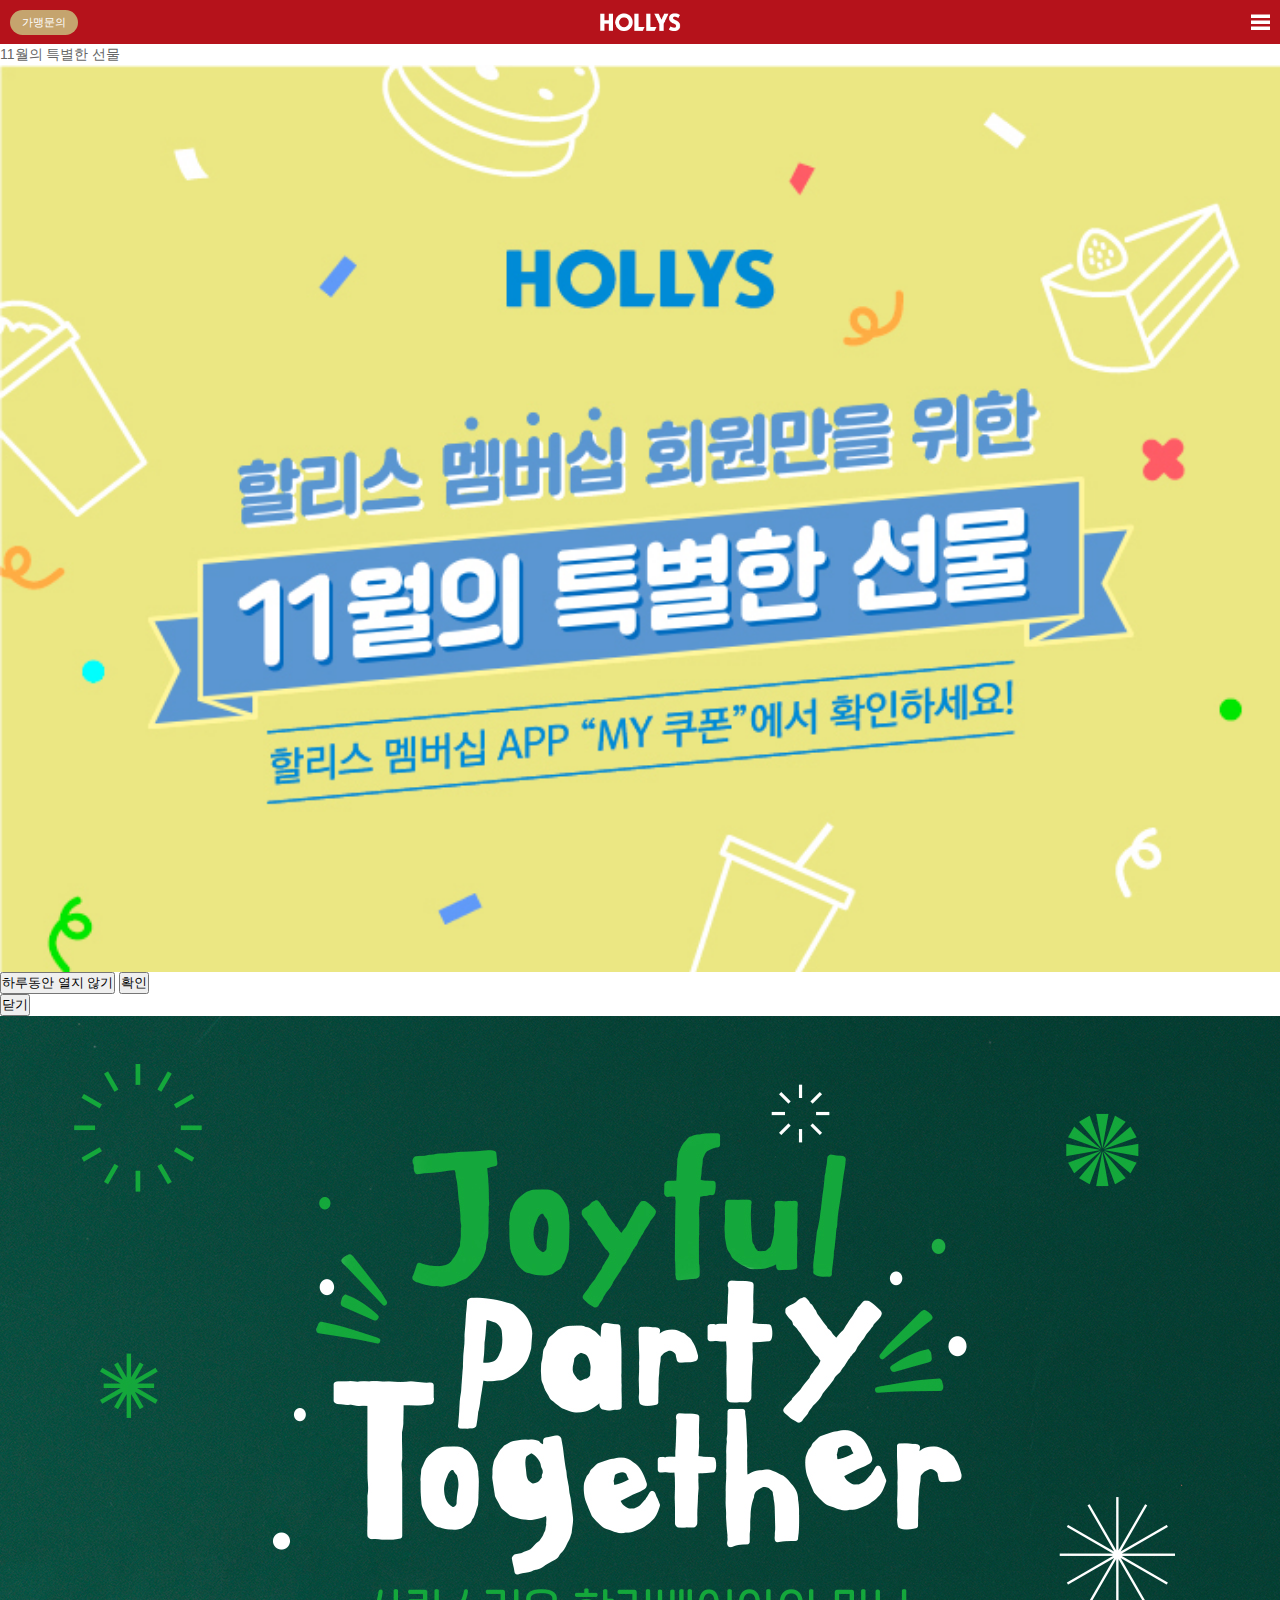
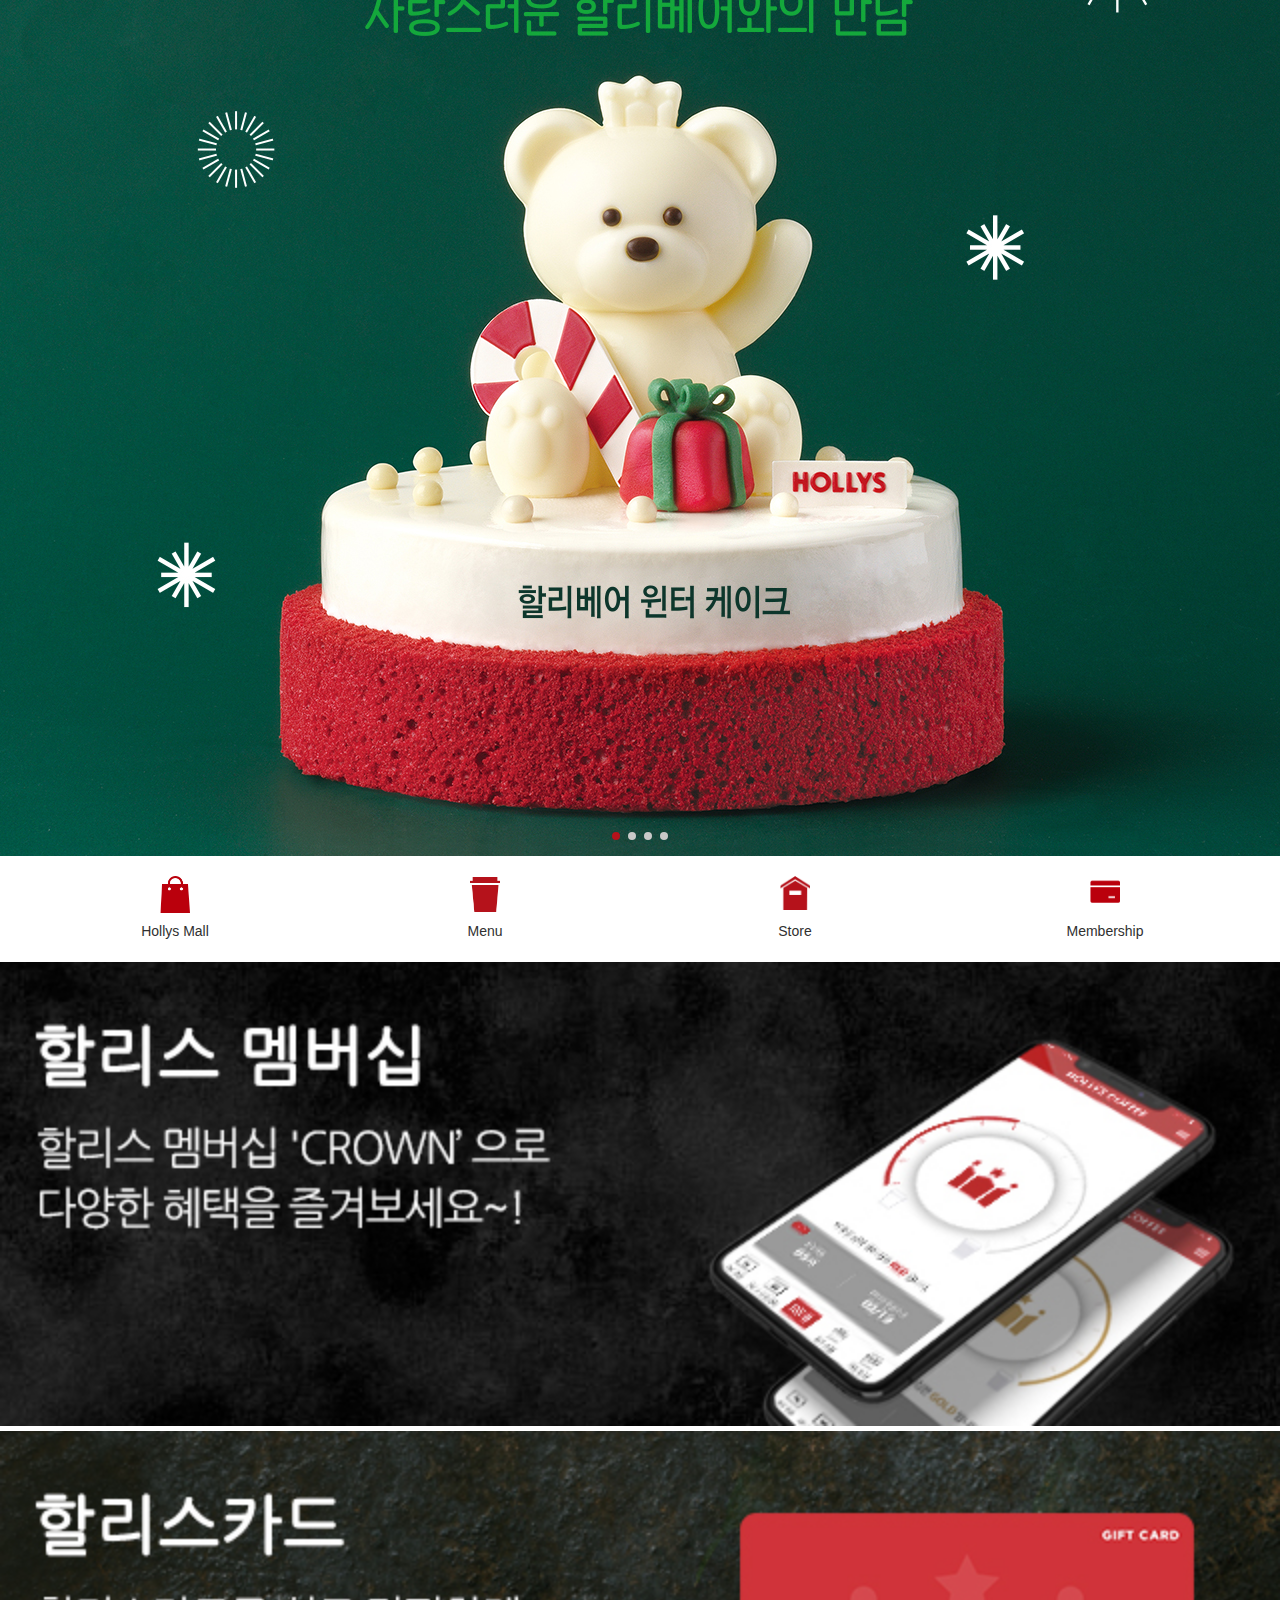
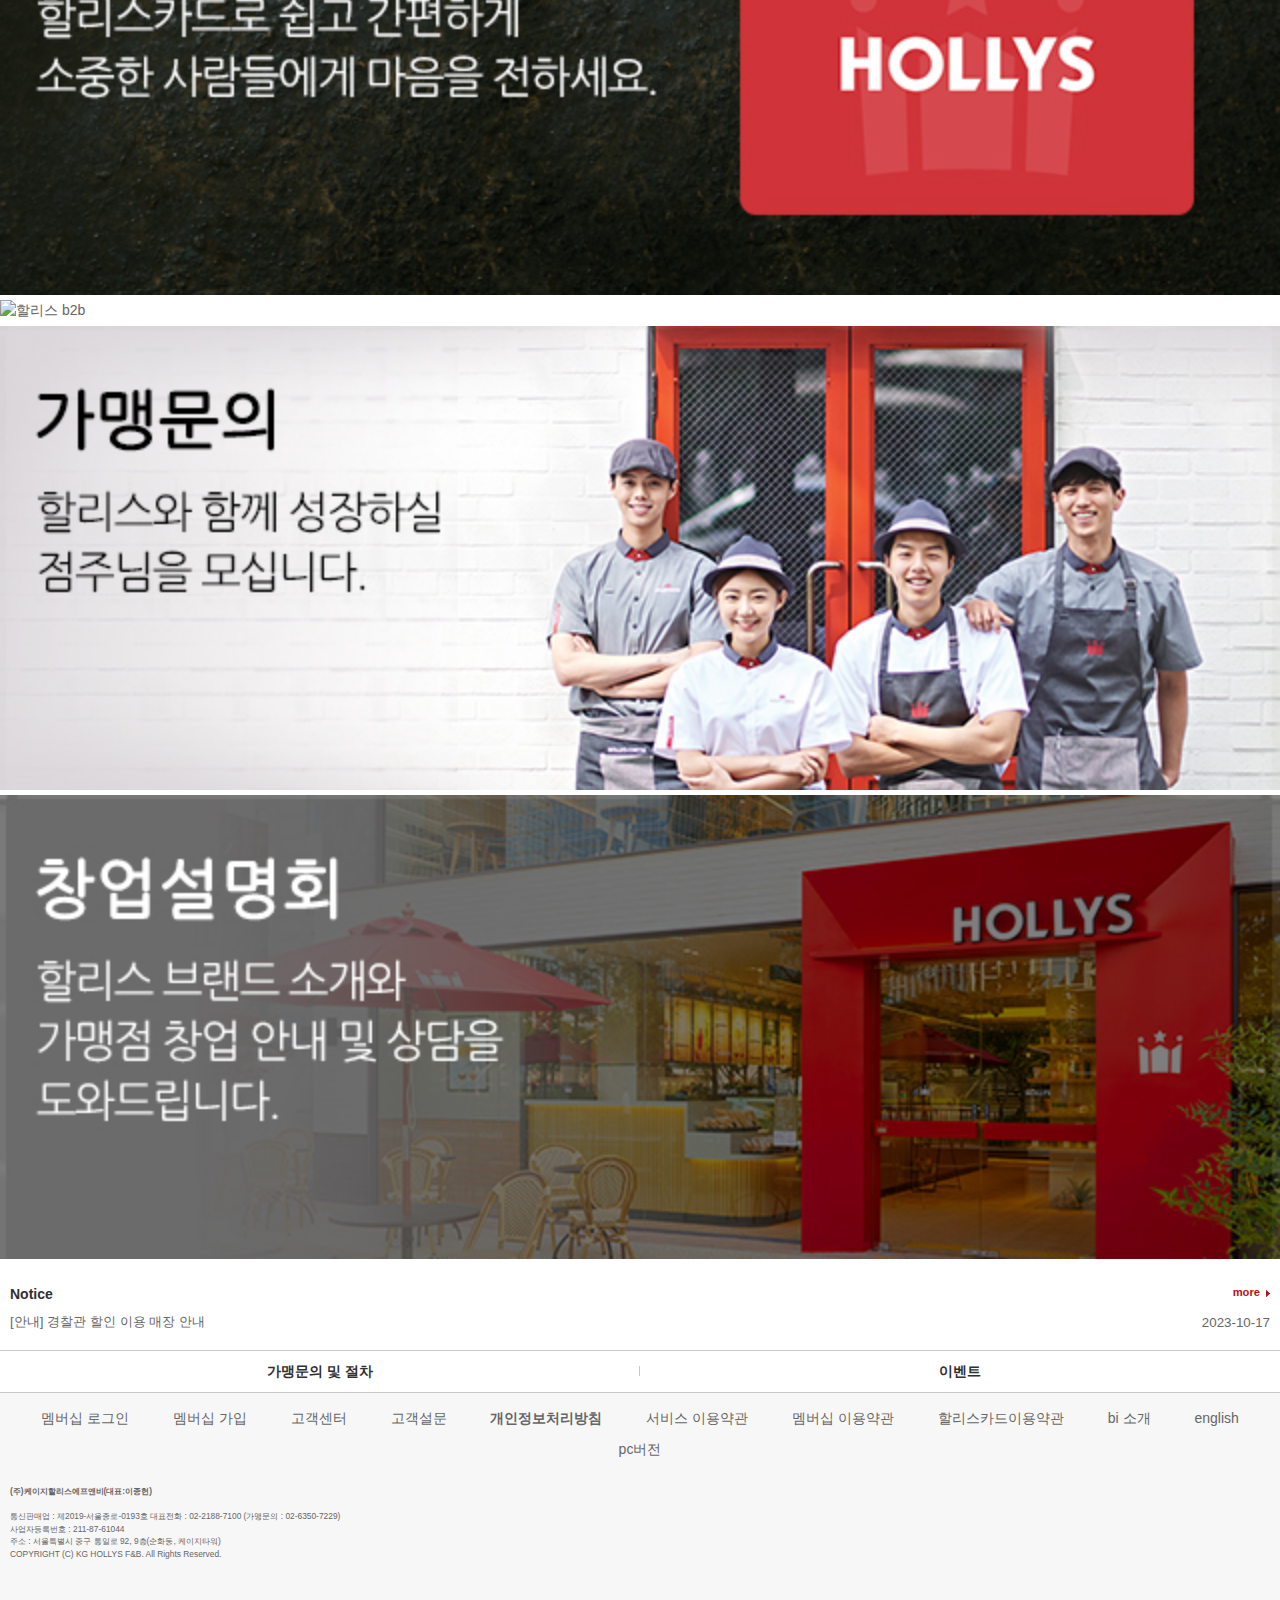
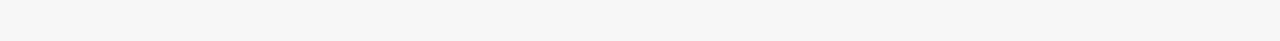
==== commit 5cd50b07: "Add files via upload" ====
--- a/m.index.html
+++ b/m.index.html
@@ -7,6 +7,7 @@
   <!-- og -->
   <!-- twitter card -->
   <!-- favicon -->
+  <link rel="shortcut icon" href="./favicon.ico" type="image/x-icon">
   <link rel="stylesheet" href="./css/reset.css">
   <link rel="stylesheet" href="./css/popup.css">  
   <title>할리스</title>
@@ -282,11 +283,11 @@
   <script src="./js/myFunction.js"></script>
   <script src="./js/popup.js"></script>
   <script>  
-    $(document).ready(function(){
+    $(document).ready(function(){      
       let osString = navigator.userAgent;
       if(osString.indexOf('Window')>=0){
         // 윈도우환경
-        location.href='https://Iamhanuel.github.io/hollys/';
+        location.href='https://pam7461.github.io/hollys/index.html';
       }
       myObj.key01();
       myObj.key02();
@@ -414,11 +415,10 @@
       <div class="container">
         <h2>이벤트 바로가기</h2>
         <div class="slider">
-          <div class="img-box"><a href="#"><img src="./images/img-main-banner01.jpg" alt="Joyful Party Together! 할리베어 윈터 케이크 출시!"></a></div>
-          <div class="img-box"><a href="#"><img src="./images/img-main-banner02.jpg" alt="Magical Winter Melody, 마법같은 홀리데이 음료 홀리데이 돌체 라떼 출시!"></a></div>
-          <div class="img-box"><a href="#"><img src="./images/img-main-banner03.jpg" alt="Magical Winter Melody, 마법같은 홀리데이 음료 레몬 애플티 출시!"></a></div>
-          <div class="img-box"><a href="#"><img src="./images/img-main-banner04.jpg" alt="Have a Bread Day, 풍미 가득 베이커리 3종 출시!"></a></div>
-          <div class="img-box"><a href="#"><img src="./images/img-main-banner05.jpg" alt="Time for Bubble Tea, 말랑 쫀득 펄 가득 버블티 출시!"></a></div>
+          <div class="img-box"><a href="#"><img src="./images/img-main-banner01.jpg" alt="Magical Winter Melody, 레몬 에플티!"></a></div>
+          <div class="img-box"><a href="#"><img src="./images/img-main-banner02.jpg" alt="Magical Winter Melody, 겨울라떼!"></a></div>
+          <div class="img-box"><a href="#"><img src="./images/img-main-banner03.jpg" alt="Magical Winter Melody, 풍미가득 베이커리!"></a></div>
+          <div class="img-box"><a href="#"><img src="./images/img-main-banner04.jpg" alt="Magical Winter Melody, 말랑 쫀득 버블티!"></a></div>
         </div>
       </div>
     </section>
